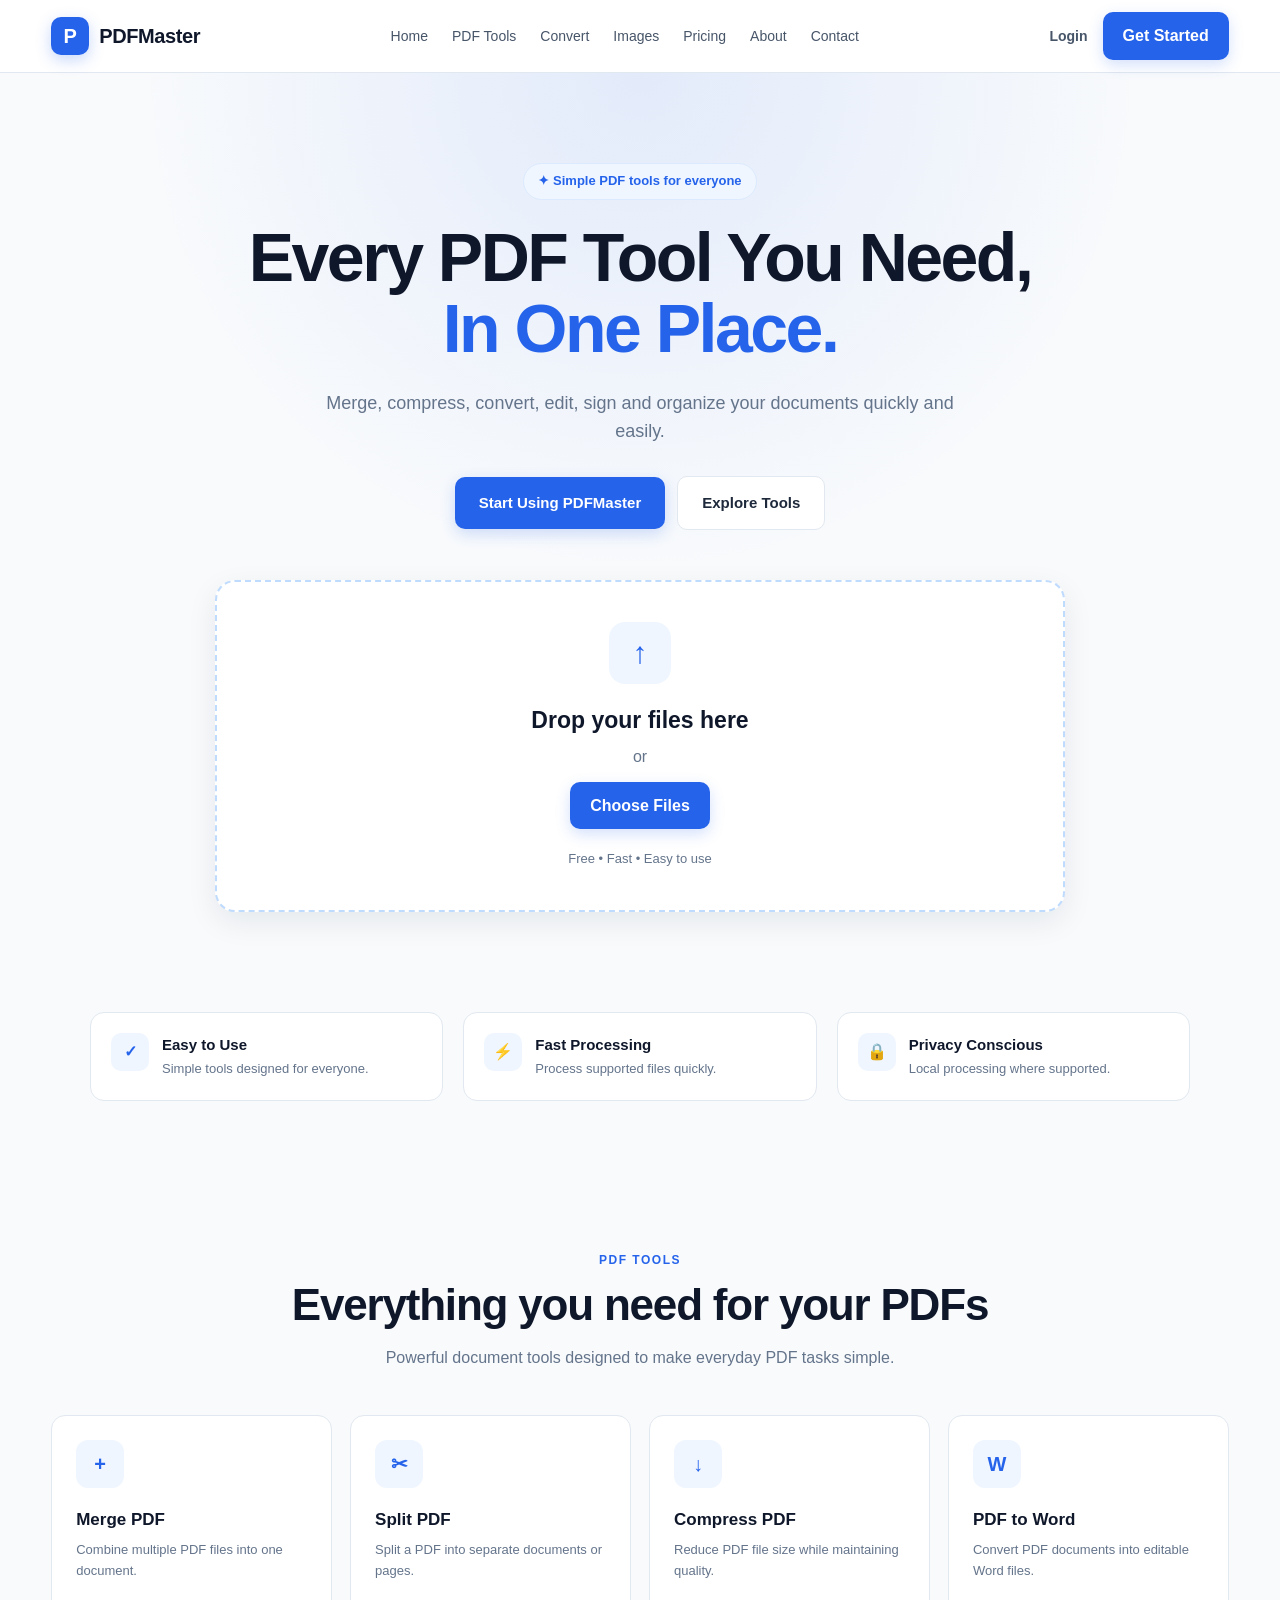
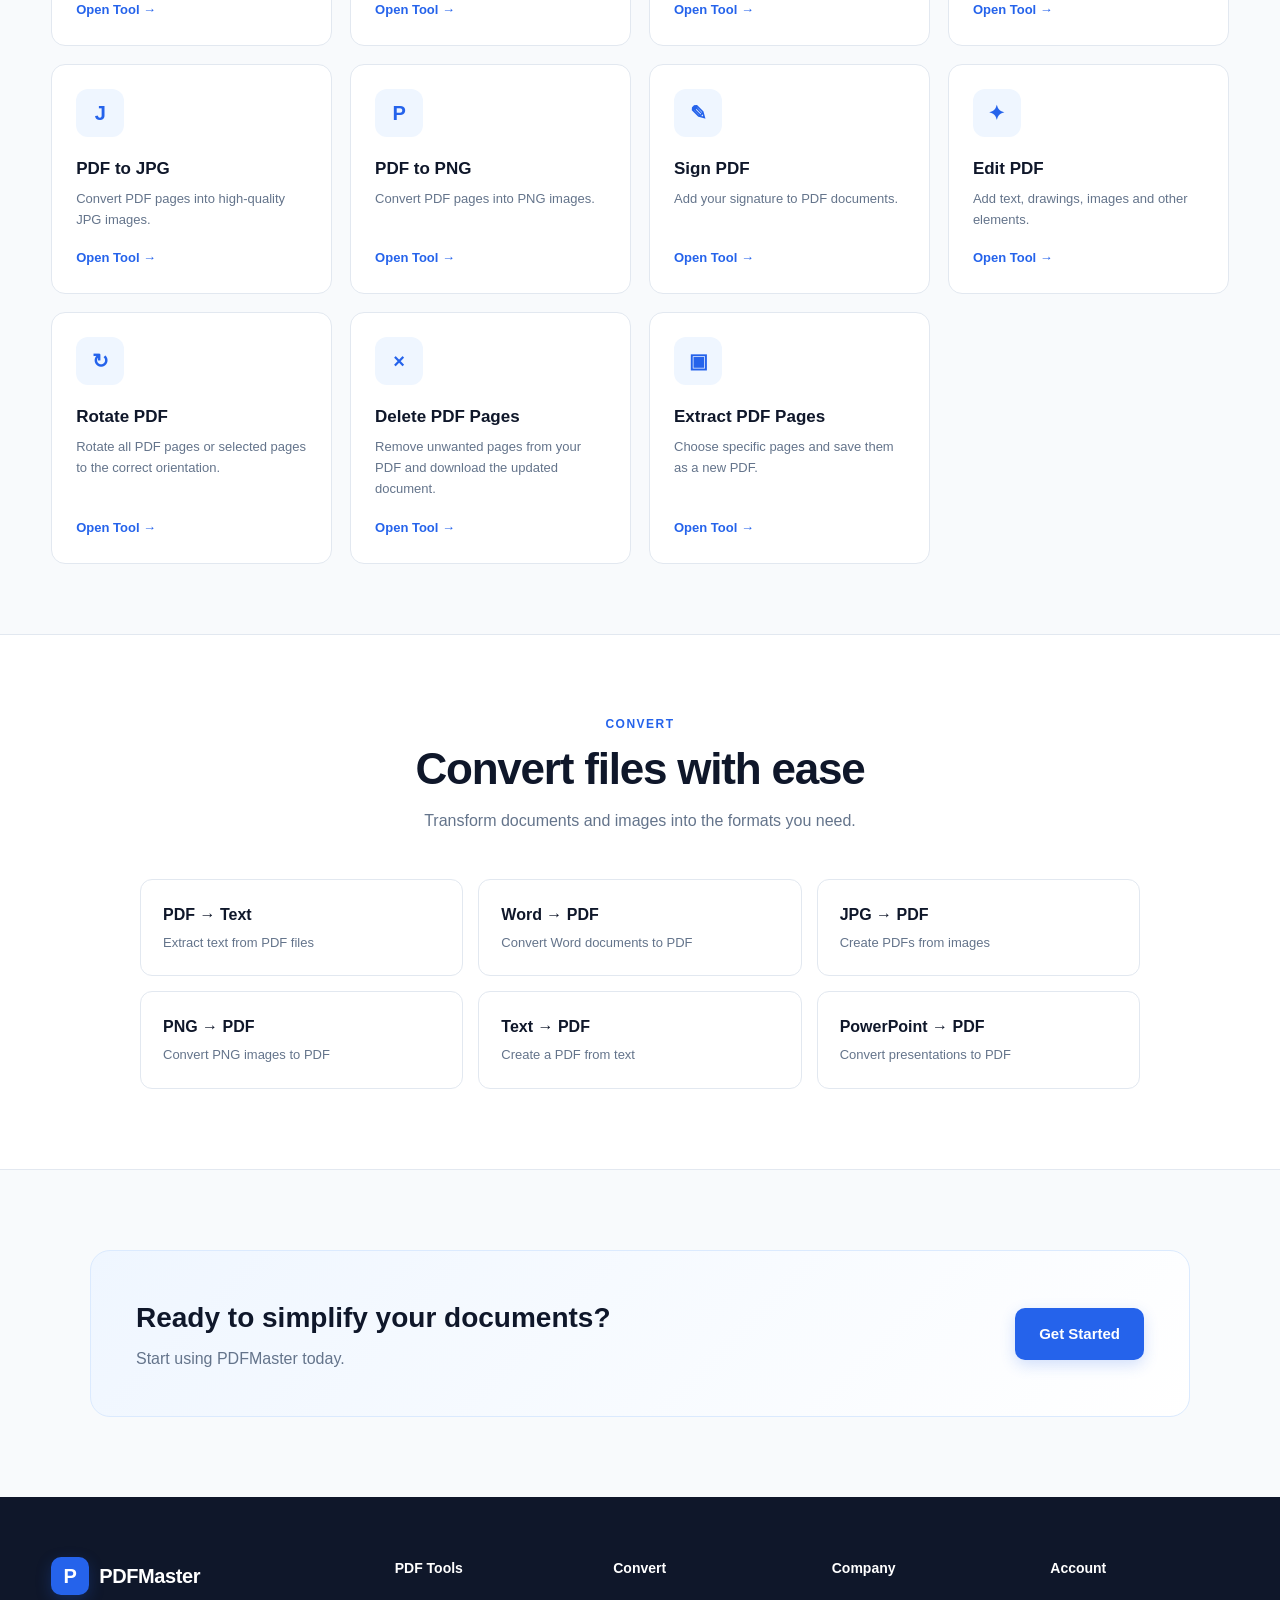
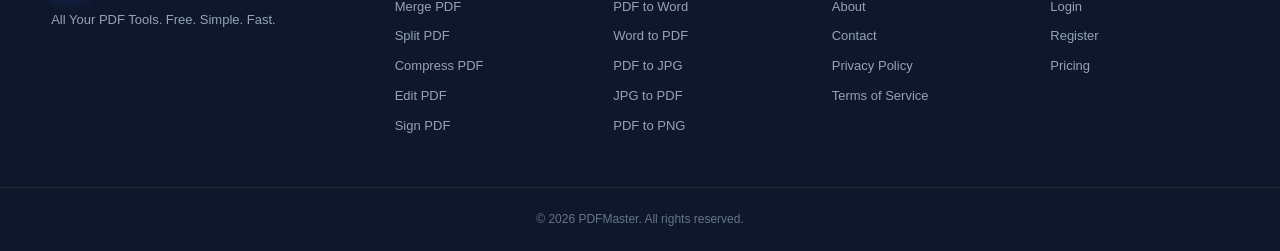
==== index.html @ a140b22f "pdfmaster" ====
<!DOCTYPE html>
<html lang="en">
<head>
    <meta charset="UTF-8">

    <meta name="viewport" content="width=device-width, initial-scale=1.0">

    <meta
        name="description"
        content="PDFMaster - All Your PDF Tools. Free. Simple. Fast. Merge, compress, convert, edit, sign and organize your documents online."
    >

    <meta
        name="keywords"
        content="PDF tools, merge PDF, compress PDF, PDF converter, PDF editor, sign PDF, PDFMaster"
    >

    <meta name="author" content="PDFMaster">

    <title>PDFMaster — All Your PDF Tools. Free. Simple. Fast.</title>

    <!-- Main stylesheet -->
    <link rel="stylesheet" href="css/style.css">

    <!-- Responsive stylesheet -->
    <link rel="stylesheet" href="css/responsive.css">
</head>

<body>

    <!-- =========================
         HEADER / NAVIGATION
    ========================== -->

    <header class="site-header">

        <nav class="navbar">

            <!-- Logo -->
            <a href="index.html" class="logo">
                <span class="logo-icon">P</span>
                <span class="logo-text">PDFMaster</span>
            </a>

            <!-- Desktop Navigation -->
            <div class="nav-links">

                <a href="index.html">Home</a>

                <a href="#tools">PDF Tools</a>

                <a href="#convert">Convert</a>

                <a href="#images">Images</a>

                <a href="pricing.html">Pricing</a>

                <a href="about.html">About</a>

                <a href="contact.html">Contact</a>

            </div>

            <!-- Navigation Buttons -->
            <div class="nav-actions">

                <a href="login.html" class="login-link">
                    Login
                </a>

                <a href="register.html" class="btn btn-primary">
                    Get Started
                </a>

            </div>

            <!-- Mobile Menu Button -->
            <button
                class="mobile-menu-button"
                id="mobileMenuButton"
                type="button"
                aria-label="Open navigation menu"
                aria-expanded="false"
            >
                ☰
            </button>

        </nav>

        <!-- Mobile Navigation -->
        <div class="mobile-nav" id="mobileNav">

            <a href="index.html">Home</a>

            <a href="#tools">PDF Tools</a>

            <a href="#convert">Convert</a>

            <a href="#images">Images</a>

            <a href="pricing.html">Pricing</a>

            <a href="about.html">About</a>

            <a href="contact.html">Contact</a>

            <a href="login.html">Login</a>

            <a href="register.html" class="btn btn-primary">
                Get Started
            </a>

        </div>

    </header>


    <!-- =========================
         MAIN CONTENT
    ========================== -->

    <main>

        <!-- =========================
             HERO SECTION
        ========================== -->

        <section class="hero">

            <div class="hero-content">

                <div class="hero-badge">
                    ✦ Simple PDF tools for everyone
                </div>

                <h1>
                    Every PDF Tool You Need,
                    <span>In One Place.</span>
                </h1>

                <p class="hero-description">
                    Merge, compress, convert, edit, sign and organize
                    your documents quickly and easily.
                </p>

                <div class="hero-buttons">

                    <a href="#upload" class="btn btn-primary btn-large">
                        Start Using PDFMaster
                    </a>

                    <a href="#tools" class="btn btn-secondary btn-large">
                        Explore Tools
                    </a>

                </div>

            </div>


            <!-- =========================
                 UPLOAD AREA
            ========================== -->

            <div class="upload-section" id="upload">

                <div
                    class="upload-box"
                    id="uploadBox"
                    tabindex="0"
                    role="button"
                    aria-label="Upload files"
                >

                    <div class="upload-icon">
                        ↑
                    </div>

                    <h2>
                        Drop your files here
                    </h2>

                    <p>
                        or
                    </p>

                    <button
                        class="btn btn-primary"
                        id="chooseFilesButton"
                        type="button"
                    >
                        Choose Files
                    </button>

                    <input
                        type="file"
                        id="fileInput"
                        hidden
                        multiple
                    >

                    <div class="upload-info">
                        Free • Fast • Easy to use
                    </div>

                </div>

            </div>

        </section>


        <!-- =========================
             TRUST / FEATURES
        ========================== -->

        <section class="features-section">

            <div class="feature-item">

                <div class="feature-icon">
                    ✓
                </div>

                <div>
                    <h3>Easy to Use</h3>
                    <p>
                        Simple tools designed for everyone.
                    </p>
                </div>

            </div>


            <div class="feature-item">

                <div class="feature-icon">
                    ⚡
                </div>

                <div>
                    <h3>Fast Processing</h3>
                    <p>
                        Process supported files quickly.
                    </p>
                </div>

            </div>


            <div class="feature-item">

                <div class="feature-icon">
                    🔒
                </div>

                <div>
                    <h3>Privacy Conscious</h3>
                    <p>
                        Local processing where supported.
                    </p>
                </div>

            </div>

        </section>


        <!-- =========================
             TOOLS SECTION
        ========================== -->

        <section class="tools-section" id="tools">

            <div class="section-heading">

                <div class="section-label">
                    PDF TOOLS
                </div>

                <h2>
                    Everything you need for your PDFs
                </h2>

                <p>
                    Powerful document tools designed to make
                    everyday PDF tasks simple.
                </p>

            </div>


            <div class="tools-grid">

                <!-- Merge -->
                <article class="tool-card">

                    <div class="tool-icon">
                        +
                    </div>

                    <h3>Merge PDF</h3>

                    <p>
                        Combine multiple PDF files into one document.
                    </p>

                    <a href="tools/merge-pdf.html">
                        Open Tool →
                    </a>

                </article>


                <!-- Split -->
                <article class="tool-card">

                    <div class="tool-icon">
                        ✂
                    </div>

                    <h3>Split PDF</h3>

                    <p>
                        Split a PDF into separate documents or pages.
                    </p>

                    <a href="tools/split-pdf.html">
                        Open Tool →
                    </a>

                </article>


                <!-- Compress -->
                <article class="tool-card">

                    <div class="tool-icon">
                        ↓
                    </div>

                    <h3>Compress PDF</h3>

                    <p>
                        Reduce PDF file size while maintaining quality.
                    </p>

                    <a href="tools/compress-pdf.html">
                        Open Tool →
                    </a>

                </article>


                <!-- PDF to Word -->
                <article class="tool-card">

                    <div class="tool-icon">
                        W
                    </div>

                    <h3>PDF to Word</h3>

                    <p>
                        Convert PDF documents into editable Word files.
                    </p>

                    <a href="tools/pdf-to-word.html">
                        Open Tool →
                    </a>

                </article>


                <!-- PDF to JPG -->
                <article class="tool-card">

                    <div class="tool-icon">
                        J
                    </div>

                    <h3>PDF to JPG</h3>

                    <p>
                        Convert PDF pages into high-quality JPG images.
                    </p>

                    <a href="tools/pdf-to-jpg.html">
                        Open Tool →
                    </a>

                </article>


                <!-- PDF to PNG -->
                <article class="tool-card">

                    <div class="tool-icon">
                        P
                    </div>

                    <h3>PDF to PNG</h3>

                    <p>
                        Convert PDF pages into PNG images.
                    </p>

                    <a href="tools/pdf-to-png.html">
                        Open Tool →
                    </a>

                </article>


                <!-- Sign PDF -->
                <article class="tool-card">

                    <div class="tool-icon">
                        ✎
                    </div>

                    <h3>Sign PDF</h3>

                    <p>
                        Add your signature to PDF documents.
                    </p>

                    <a href="tools/sign-pdf.html">
                        Open Tool →
                    </a>

                </article>


                <!-- Edit PDF -->
                <article class="tool-card">

                    <div class="tool-icon">
                        ✦
                    </div>

                    <h3>Edit PDF</h3>

                    <p>
                        Add text, drawings, images and other elements.
                    </p>

                    <a href="tools/edit-pdf.html">
                        Open Tool →
                    </a>

                </article><!-- Rotate PDF -->
<article class="tool-card">

    <div class="tool-icon">
        ↻
    </div>

    <h3>Rotate PDF</h3>

    <p>
        Rotate all PDF pages or selected pages to the correct orientation.
    </p>

    <a href="tools/rotate-pdf.html">
        Open Tool →
    </a>

</article>

<!-- Delete PDF Pages -->
<article class="tool-card">

    <div class="tool-icon">
        ×
    </div>

    <h3>Delete PDF Pages</h3>

    <p>
        Remove unwanted pages from your PDF and download the updated document.
    </p>

    <a href="tools/delete-pages.html">
        Open Tool →
    </a>

</article>

<!-- Extract PDF Pages -->
<article class="tool-card">
  <div class="tool-icon">▣</div>
  <h3>Extract PDF Pages</h3>
  <p>Choose specific pages and save them as a new PDF.</p>
  <a href="tools/extract-pages.html">Open Tool →</a>
</article>





            </div>

        </section>


        <!-- =========================
             CONVERT SECTION
        ========================== -->

        <section class="convert-section" id="convert">

            <div class="section-heading">

                <div class="section-label">
                    CONVERT
                </div>

                <h2>
                    Convert files with ease
                </h2>

                <p>
                    Transform documents and images into the formats
                    you need.
                </p>

            </div>


            <div class="conversion-grid">

                <a href="tools/pdf-to-text.html" class="conversion-card">
                    <strong>PDF → Text</strong>
                    <span>Extract text from PDF files</span>
                </a>

                <a href="tools/word-to-pdf.html" class="conversion-card">
                    <strong>Word → PDF</strong>
                    <span>Convert Word documents to PDF</span>
                </a>

                <a href="tools/jpg-to-pdf.html" class="conversion-card">
                    <strong>JPG → PDF</strong>
                    <span>Create PDFs from images</span>
                </a>

                <a href="tools/png-to-pdf.html" class="conversion-card">
                    <strong>PNG → PDF</strong>
                    <span>Convert PNG images to PDF</span>
                </a>

                <a href="tools/text-to-pdf.html" class="conversion-card">
                    <strong>Text → PDF</strong>
                    <span>Create a PDF from text</span>
                </a>

                <a href="tools/ppt-to-pdf.html" class="conversion-card">
                    <strong>PowerPoint → PDF</strong>
                    <span>Convert presentations to PDF</span>
                </a>

            </div>

        </section>


        <!-- =========================
             CALL TO ACTION
        ========================== -->

        <section class="cta-section">

            <div>

                <h2>
                    Ready to simplify your documents?
                </h2>

                <p>
                    Start using PDFMaster today.
                </p>

            </div>

            <a href="#upload" class="btn btn-primary btn-large">
                Get Started
            </a>

        </section>

    </main>


    <!-- =========================
         FOOTER
    ========================== -->

    <footer class="site-footer">

        <div class="footer-container">

            <div class="footer-brand">

                <a href="index.html" class="logo">
                    <span class="logo-icon">P</span>
                    <span class="logo-text">PDFMaster</span>
                </a>

                <p>
                    All Your PDF Tools. Free. Simple. Fast.
                </p>

            </div>


            <div class="footer-column">

                <h3>PDF Tools</h3>

                <a href="tools/merge-pdf.html">Merge PDF</a>
                <a href="tools/split-pdf.html">Split PDF</a>
                <a href="tools/compress-pdf.html">Compress PDF</a>
                <a href="tools/edit-pdf.html">Edit PDF</a>
                <a href="tools/sign-pdf.html">Sign PDF</a>

            </div>


            <div class="footer-column">

                <h3>Convert</h3>

                <a href="tools/pdf-to-word.html">PDF to Word</a>
                <a href="tools/word-to-pdf.html">Word to PDF</a>
                <a href="tools/pdf-to-jpg.html">PDF to JPG</a>
                <a href="tools/jpg-to-pdf.html">JPG to PDF</a>
                <a href="tools/pdf-to-png.html">PDF to PNG</a>

            </div>


            <div class="footer-column">

                <h3>Company</h3>

                <a href="about.html">About</a>
                <a href="contact.html">Contact</a>
                <a href="privacy.html">Privacy Policy</a>
                <a href="terms.html">Terms of Service</a>

            </div>


            <div class="footer-column">

                <h3>Account</h3>

                <a href="login.html">Login</a>
                <a href="register.html">Register</a>
                <a href="pricing.html">Pricing</a>

            </div>

        </div>


        <div class="footer-bottom">

            <p>
                © 2026 PDFMaster. All rights reserved.
            </p>

        </div>

    </footer>


    <!-- JavaScript -->
    <script src="js/app.js"></script>
    

</body>
</html>
---- css/style.css ----
/* =========================================
   PDFMASTER - MAIN STYLESHEET
========================================= */

:root {
    --primary: #2563eb;
    --primary-dark: #1d4ed8;
    --dark: #0f172a;
    --text: #1e293b;
    --muted: #64748b;
    --background: #f8fafc;
    --white: #ffffff;
    --border: #e2e8f0;
    --success: #16a34a;
    --shadow: 0 10px 30px rgba(15, 23, 42, 0.08);
    --radius: 14px;
}

/* =========================================
   RESET
========================================= */

* {
    margin: 0;
    padding: 0;
    box-sizing: border-box;
}

html {
    scroll-behavior: smooth;
}

body {
    font-family:
        Inter,
        -apple-system,
        BlinkMacSystemFont,
        "Segoe UI",
        Roboto,
        Arial,
        sans-serif;

    background: var(--background);
    color: var(--text);
    line-height: 1.6;
}

a {
    color: inherit;
    text-decoration: none;
}

button,
input,
textarea,
select {
    font: inherit;
}

button {
    cursor: pointer;
}

/* =========================================
   GENERAL
========================================= */

.container {
    width: min(1180px, 92%);
    margin: 0 auto;
}

.btn {
    display: inline-flex;
    align-items: center;
    justify-content: center;
    gap: 8px;

    border: none;
    border-radius: 10px;

    padding: 11px 20px;

    font-weight: 600;

    transition:
        transform 0.2s ease,
        background 0.2s ease,
        box-shadow 0.2s ease;
}

.btn:hover {
    transform: translateY(-2px);
}

.btn-primary {
    background: var(--primary);
    color: var(--white);

    box-shadow:
        0 5px 15px rgba(37, 99, 235, 0.2);
}

.btn-primary:hover {
    background: var(--primary-dark);

    box-shadow:
        0 8px 20px rgba(37, 99, 235, 0.28);
}

.btn-secondary {
    background: var(--white);
    color: var(--text);
    border: 1px solid var(--border);
}

.btn-secondary:hover {
    background: #f1f5f9;
}

.btn-large {
    padding: 14px 24px;
    font-size: 15px;
}

/* =========================================
   HEADER
========================================= */

.site-header {
    background: rgba(255, 255, 255, 0.96);

    border-bottom: 1px solid var(--border);

    position: sticky;
    top: 0;
    z-index: 1000;

    backdrop-filter: blur(10px);
}

.navbar {
    width: min(1180px, 92%);
    min-height: 72px;
    margin: 0 auto;

    display: flex;
    align-items: center;
    justify-content: space-between;

    gap: 30px;
}

.logo {
    display: inline-flex;
    align-items: center;
    gap: 10px;

    font-size: 20px;
    font-weight: 800;

    color: var(--dark);

    flex-shrink: 0;
}

.logo-icon {
    width: 38px;
    height: 38px;

    display: flex;
    align-items: center;
    justify-content: center;

    background: var(--primary);
    color: var(--white);

    border-radius: 10px;

    font-weight: 800;

    box-shadow:
        0 5px 15px rgba(37, 99, 235, 0.25);
}

.logo-text {
    letter-spacing: -0.4px;
}

.nav-links {
    display: flex;
    align-items: center;
    gap: 24px;

    font-size: 14px;
    color: #475569;
}

.nav-links a {
    transition: color 0.2s ease;
}

.nav-links a:hover {
    color: var(--primary);
}

.nav-actions {
    display: flex;
    align-items: center;
    gap: 15px;
}

.login-link {
    color: #475569;
    font-weight: 600;
    font-size: 14px;
}

.login-link:hover {
    color: var(--primary);
}

.mobile-menu-button,
.mobile-nav {
    display: none;
}

/* =========================================
   HERO
========================================= */

.hero {
    padding: 90px 20px 70px;

    text-align: center;

    background:
        radial-gradient(
            circle at 50% 0%,
            rgba(37, 99, 235, 0.10),
            transparent 45%
        ),
        var(--background);
}

.hero-content {
    max-width: 820px;
    margin: 0 auto;
}

.hero-badge {
    display: inline-flex;
    align-items: center;

    padding: 7px 14px;

    border-radius: 999px;

    background: #eff6ff;
    color: var(--primary);

    border: 1px solid #dbeafe;

    font-size: 13px;
    font-weight: 700;

    margin-bottom: 22px;
}

.hero h1 {
    color: var(--dark);

    font-size: clamp(40px, 6vw, 68px);

    line-height: 1.05;

    letter-spacing: -2.5px;

    font-weight: 800;

    margin-bottom: 24px;
}

.hero h1 span {
    color: var(--primary);
}

.hero-description {
    max-width: 650px;

    margin: 0 auto 30px;

    color: var(--muted);

    font-size: 18px;
}

.hero-buttons {
    display: flex;
    justify-content: center;
    align-items: center;

    gap: 12px;

    flex-wrap: wrap;
}

/* =========================================
   UPLOAD
========================================= */

.upload-section {
    max-width: 850px;

    margin: 50px auto 0;
}

.upload-box {
    min-height: 280px;

    display: flex;
    flex-direction: column;

    justify-content: center;
    align-items: center;

    padding: 40px;

    background: var(--white);

    border: 2px dashed #bfdbfe;

    border-radius: 20px;

    box-shadow: var(--shadow);

    transition:
        border-color 0.2s ease,
        background 0.2s ease,
        transform 0.2s ease;
}

.upload-box:hover,
.upload-box:focus {
    border-color: var(--primary);

    background: #fafdff;

    outline: none;

    transform: translateY(-2px);
}

.upload-icon {
    width: 62px;
    height: 62px;

    display: flex;
    align-items: center;
    justify-content: center;

    background: #eff6ff;

    color: var(--primary);

    border-radius: 16px;

    font-size: 30px;
    font-weight: 700;

    margin-bottom: 18px;
}

.upload-box h2 {
    font-size: 23px;

    color: var(--dark);

    margin-bottom: 5px;
}

.upload-box > p {
    color: var(--muted);

    margin-bottom: 12px;
}

.upload-info {
    margin-top: 20px;

    font-size: 13px;

    color: var(--muted);
}

/* =========================================
   FEATURES
========================================= */

.features-section {
    width: min(1100px, 92%);

    margin: 0 auto;

    padding: 30px 0 80px;

    display: grid;

    grid-template-columns:
        repeat(3, 1fr);

    gap: 20px;
}

.feature-item {
    display: flex;

    align-items: flex-start;

    gap: 13px;

    padding: 20px;

    background: var(--white);

    border: 1px solid var(--border);

    border-radius: var(--radius);
}

.feature-icon {
    width: 38px;
    height: 38px;

    display: flex;
    align-items: center;
    justify-content: center;

    flex-shrink: 0;

    background: #eff6ff;

    color: var(--primary);

    border-radius: 10px;

    font-weight: 700;
}

.feature-item h3 {
    font-size: 15px;

    margin-bottom: 2px;

    color: var(--dark);
}

.feature-item p {
    color: var(--muted);

    font-size: 13px;
}

/* =========================================
   SECTION HEADINGS
========================================= */

.section-heading {
    max-width: 700px;

    margin: 0 auto 45px;

    text-align: center;
}

.section-label {
    color: var(--primary);

    font-size: 12px;

    font-weight: 800;

    letter-spacing: 1.5px;

    margin-bottom: 10px;
}

.section-heading h2 {
    color: var(--dark);

    font-size: clamp(30px, 4vw, 44px);

    letter-spacing: -1.2px;

    line-height: 1.15;

    margin-bottom: 14px;
}

.section-heading p {
    color: var(--muted);

    font-size: 16px;
}

/* =========================================
   TOOLS
========================================= */

.tools-section {
    width: min(1180px, 92%);

    margin: 0 auto;

    padding: 70px 0;
}

.tools-grid {
    display: grid;

    grid-template-columns:
        repeat(4, 1fr);

    gap: 18px;
}

.tool-card {
    position: relative;

    background: var(--white);

    border: 1px solid var(--border);

    border-radius: var(--radius);

    padding: 24px;

    min-height: 220px;

    display: flex;
    flex-direction: column;

    transition:
        transform 0.25s ease,
        box-shadow 0.25s ease,
        border-color 0.25s ease;
}

.tool-card:hover {
    transform: translateY(-5px);

    border-color: #bfdbfe;

    box-shadow: var(--shadow);
}

.tool-icon {
    width: 48px;
    height: 48px;

    display: flex;
    align-items: center;
    justify-content: center;

    background: #eff6ff;

    color: var(--primary);

    border-radius: 12px;

    font-size: 20px;

    font-weight: 800;

    margin-bottom: 18px;
}

.tool-card h3 {
    color: var(--dark);

    font-size: 17px;

    margin-bottom: 7px;
}

.tool-card p {
    color: var(--muted);

    font-size: 13px;

    line-height: 1.6;

    margin-bottom: 18px;
}

.tool-card a {
    margin-top: auto;

    color: var(--primary);

    font-size: 13px;

    font-weight: 700;
}

.tool-card a:hover {
    color: var(--primary-dark);
}

/* =========================================
   CONVERSION SECTION
========================================= */

.convert-section {
    background: var(--white);

    border-top: 1px solid var(--border);
    border-bottom: 1px solid var(--border);

    padding: 80px 4%;
}

.conversion-grid {
    width: min(1000px, 100%);

    margin: 0 auto;

    display: grid;

    grid-template-columns:
        repeat(3, 1fr);

    gap: 15px;
}

.conversion-card {
    display: flex;
    flex-direction: column;

    padding: 22px;

    border: 1px solid var(--border);

    border-radius: 12px;

    transition:
        transform 0.2s ease,
        border-color 0.2s ease,
        box-shadow 0.2s ease;
}

.conversion-card:hover {
    transform: translateY(-3px);

    border-color: #bfdbfe;

    box-shadow: var(--shadow);
}

.conversion-card strong {
    color: var(--dark);

    margin-bottom: 5px;
}

.conversion-card span {
    color: var(--muted);

    font-size: 13px;
}

/* =========================================
   CTA
========================================= */

.cta-section {
    width: min(1100px, 92%);

    margin: 80px auto;

    padding: 45px;

    border-radius: 20px;

    background:
        linear-gradient(
            135deg,
            #eff6ff,
            #ffffff
        );

    border: 1px solid #dbeafe;

    display: flex;

    align-items: center;

    justify-content: space-between;

    gap: 30px;
}

.cta-section h2 {
    color: var(--dark);

    font-size: 28px;

    margin-bottom: 5px;
}

.cta-section p {
    color: var(--muted);
}

/* =========================================
   FOOTER
========================================= */

.site-footer {
    background: var(--dark);

    color: #cbd5e1;

    padding-top: 60px;
}

.footer-container {
    width: min(1180px, 92%);

    margin: 0 auto;

    display: grid;

    grid-template-columns:
        1.7fr
        repeat(4, 1fr);

    gap: 40px;

    padding-bottom: 50px;
}

.footer-brand .logo {
    color: var(--white);

    margin-bottom: 15px;
}

.footer-brand p {
    max-width: 250px;

    color: #94a3b8;

    font-size: 13px;
}

.footer-column {
    display: flex;

    flex-direction: column;

    gap: 9px;
}

.footer-column h3 {
    color: var(--white);

    font-size: 14px;

    margin-bottom: 8px;
}

.footer-column a {
    color: #94a3b8;

    font-size: 13px;

    transition: color 0.2s ease;
}

.footer-column a:hover {
    color: var(--white);
}

.footer-bottom {
    border-top: 1px solid rgba(255, 255, 255, 0.08);

    text-align: center;

    padding: 22px;

    color: #64748b;

    font-size: 12px;
}

/* =========================================
   FOCUS ACCESSIBILITY
========================================= */

a:focus-visible,
button:focus-visible,
input:focus-visible,
textarea:focus-visible,
select:focus-visible,
.upload-box:focus-visible {
    outline: 3px solid rgba(37, 99, 235, 0.35);

    outline-offset: 3px;
}
---- css/responsive.css ----
/* =========================================
   PDFMASTER - RESPONSIVE STYLES
========================================= */

/* Tablets and smaller laptops */
@media (max-width: 1000px) {

    .nav-links {
        gap: 15px;
    }

    .tools-grid {
        grid-template-columns: repeat(2, 1fr);
    }

    .conversion-grid {
        grid-template-columns: repeat(2, 1fr);
    }

    .footer-container {
        grid-template-columns: repeat(3, 1fr);
    }
}


/* Tablets */
@media (max-width: 800px) {

    .navbar {
        min-height: 66px;
    }

    .nav-links,
    .nav-actions {
        display: none;
    }

    .mobile-menu-button {
        display: flex;

        align-items: center;
        justify-content: center;

        width: 42px;
        height: 42px;

        border: 1px solid var(--border);

        border-radius: 10px;

        background: var(--white);

        color: var(--dark);

        font-size: 22px;
    }

    .mobile-nav {
        display: none;

        flex-direction: column;

        gap: 5px;

        padding: 15px 4% 20px;

        background: var(--white);

        border-top: 1px solid var(--border);
    }

    .mobile-nav.active {
        display: flex;
    }

    .mobile-nav a {
        padding: 12px 10px;

        border-radius: 8px;

        color: var(--text);

        font-weight: 600;

        font-size: 14px;
    }

    .mobile-nav a:hover {
        background: #f1f5f9;

        color: var(--primary);
    }

    .mobile-nav .btn {
        margin-top: 5px;

        color: var(--white);

        text-align: center;
    }

    .hero {
        padding-top: 65px;
    }

    .features-section {
        grid-template-columns: 1fr;
    }

    .cta-section {
        flex-direction: column;

        text-align: center;

        align-items: center;
    }

    .footer-container {
        grid-template-columns: repeat(2, 1fr);
    }

}


/* Mobile phones */
@media (max-width: 600px) {

    .hero {
        padding:
            55px 15px
            50px;
    }

    .hero h1 {
        font-size: 40px;

        letter-spacing: -1.5px;
    }

    .hero-description {
        font-size: 16px;
    }

    .hero-buttons {
        flex-direction: column;

        width: 100%;
    }

    .hero-buttons .btn {
        width: 100%;
    }

    .upload-section {
        margin-top: 35px;
    }

    .upload-box {
        min-height: 250px;

        padding: 25px 15px;
    }

    .upload-box h2 {
        font-size: 20px;
    }

    .tools-section {
        padding:
            50px 0;
    }

    .tools-grid {
        grid-template-columns: 1fr;
    }

    .conversion-grid {
        grid-template-columns: 1fr;
    }

    .convert-section {
        padding:
            55px 20px;
    }

    .cta-section {
        padding: 30px 20px;

        margin:
            55px auto;
    }

    .cta-section h2 {
        font-size: 24px;
    }

    .footer-container {
        grid-template-columns: 1fr 1fr;

        gap: 30px 20px;
    }

    .footer-brand {
        grid-column: 1 / -1;
    }

}


/* Small phones */
@media (max-width: 400px) {

    .logo-text {
        font-size: 18px;
    }

    .logo-icon {
        width: 34px;
        height: 34px;
    }

    .hero h1 {
        font-size: 34px;
    }

    .upload-box {
        padding:
            25px 10px;
    }

    .footer-container {
        grid-template-columns: 1fr;
    }

}
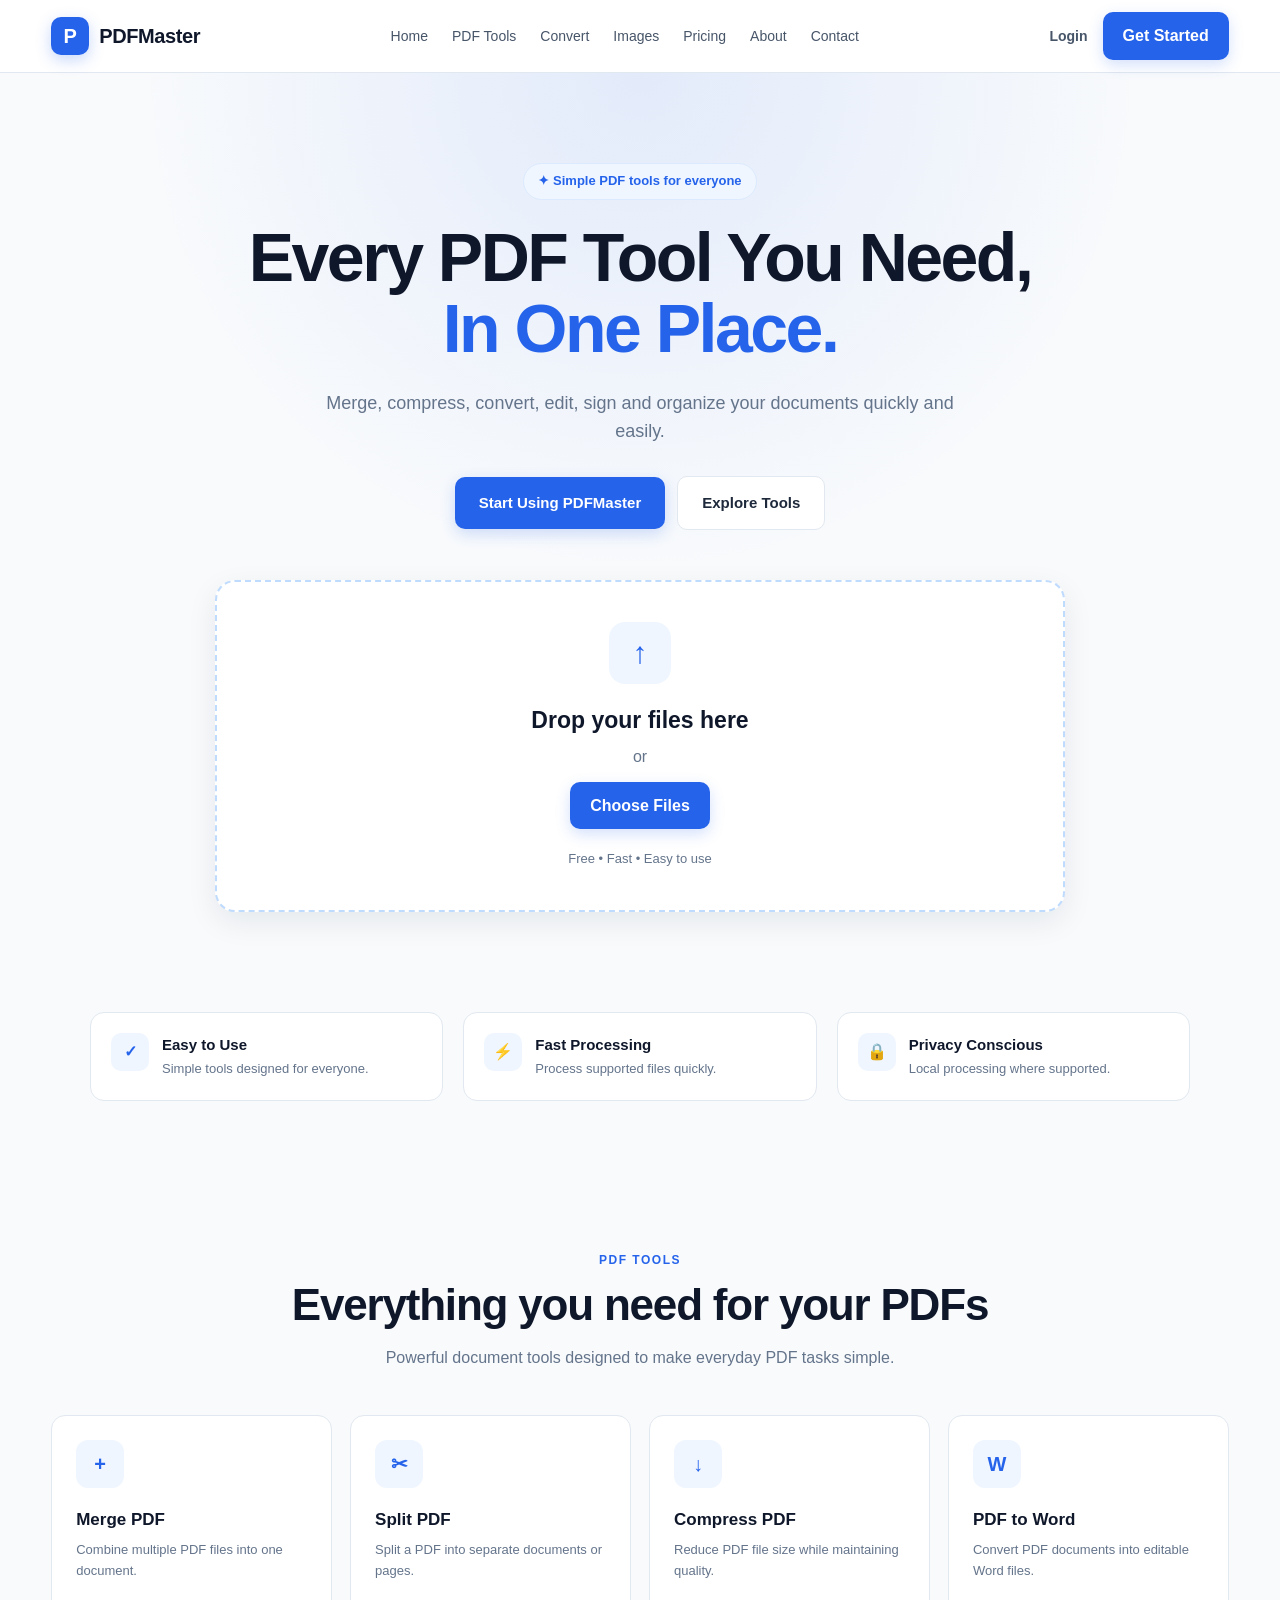
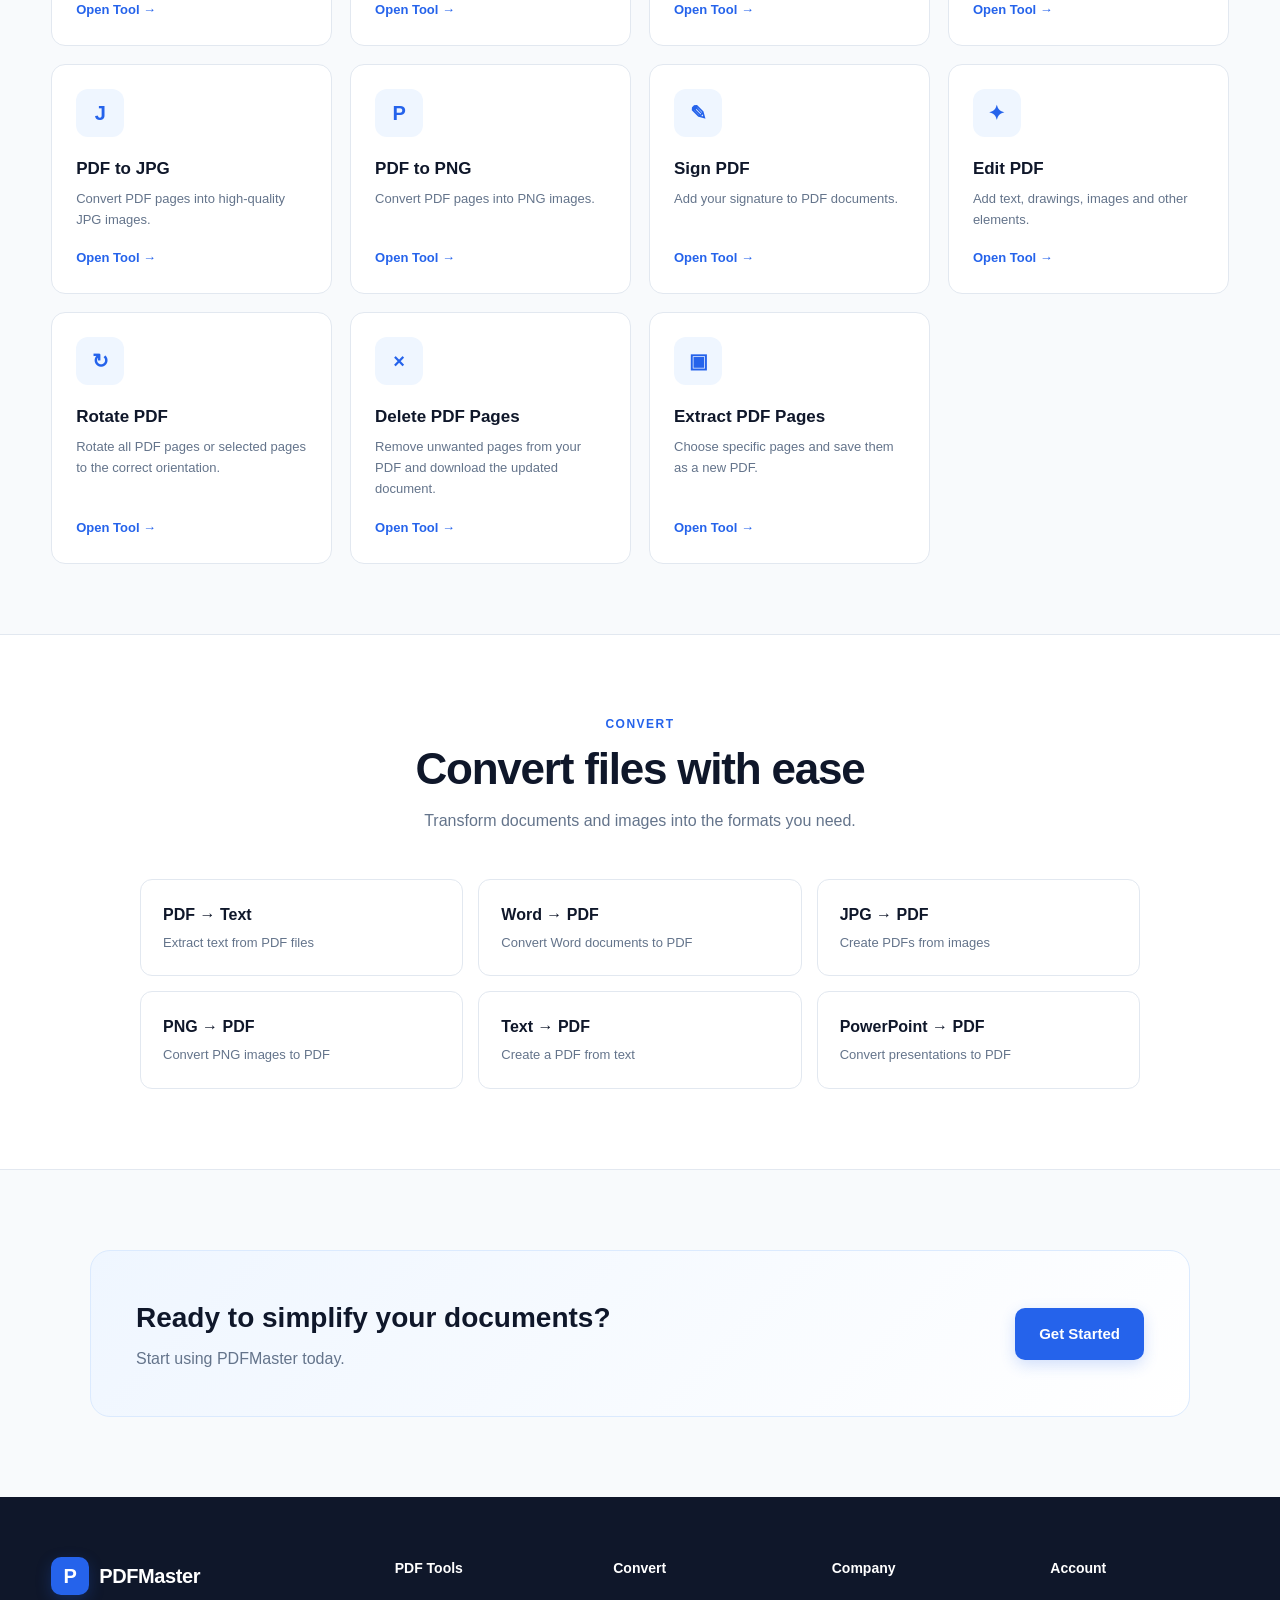
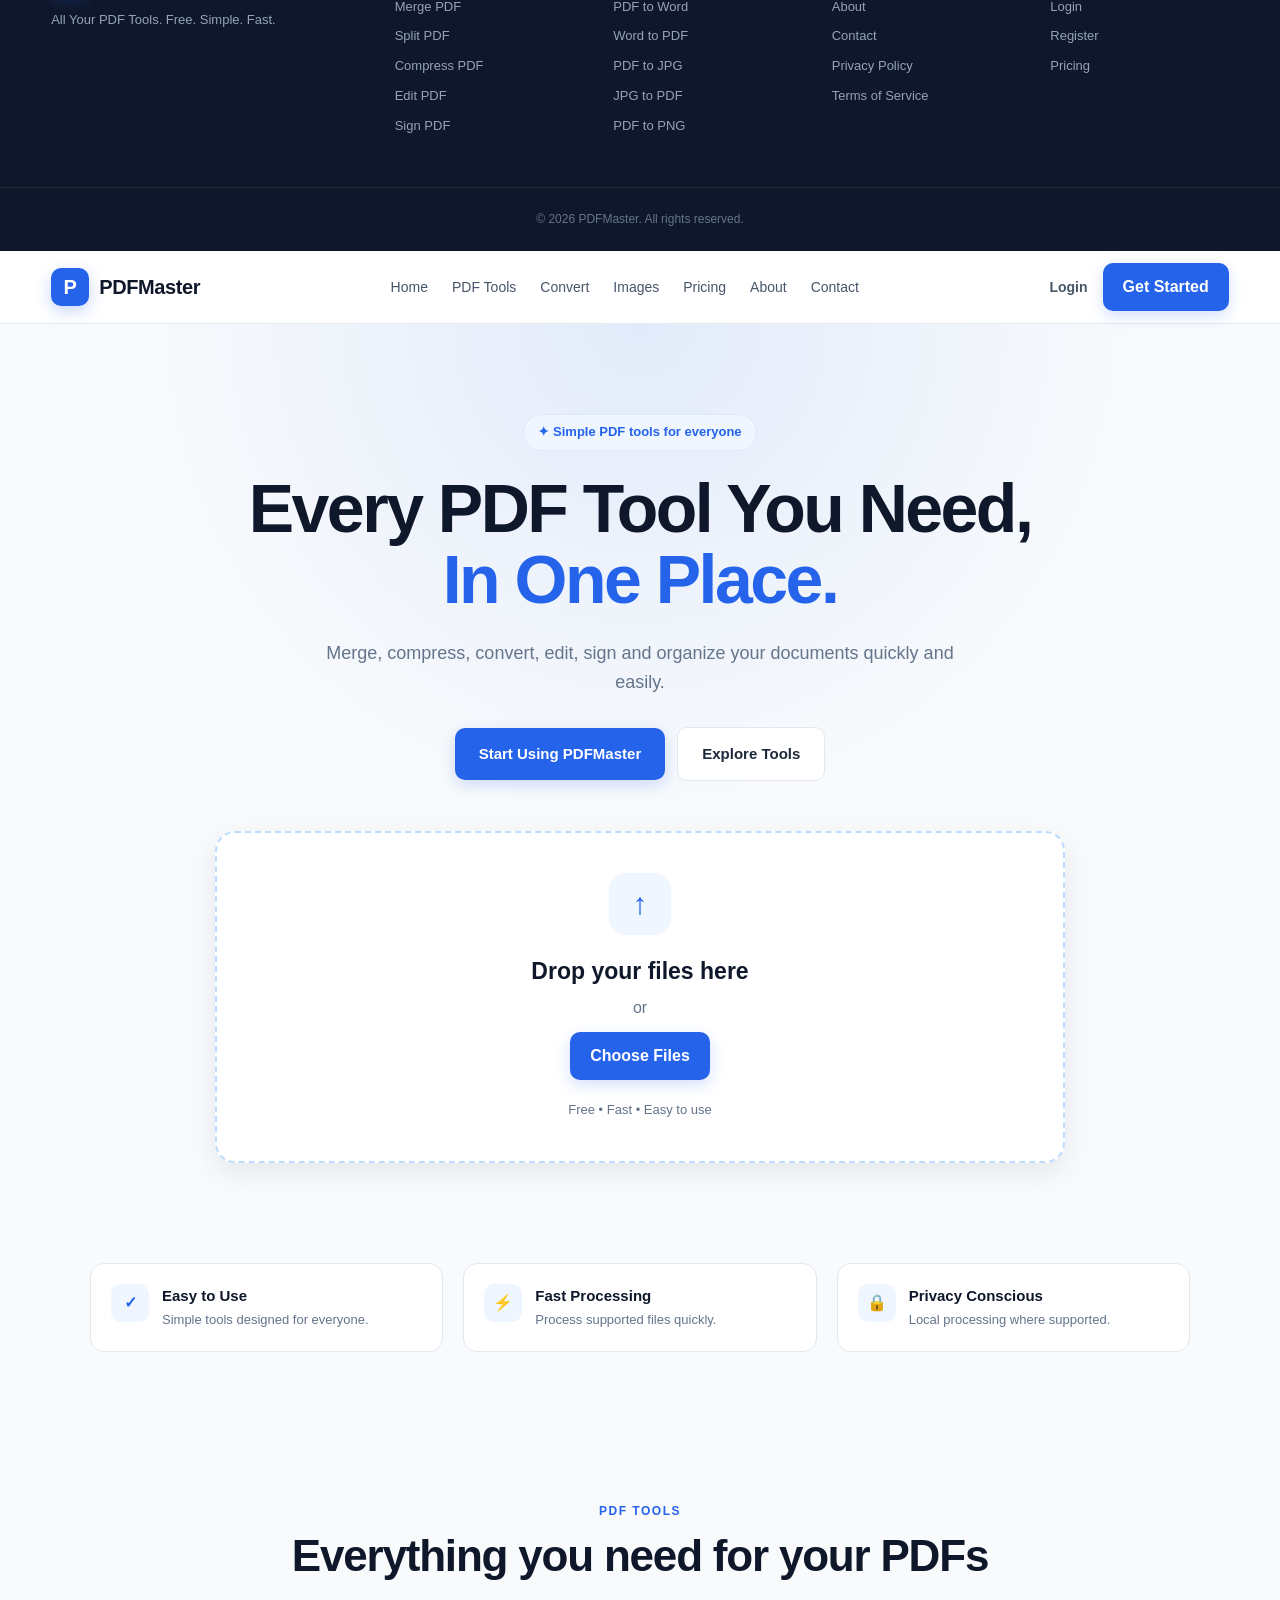
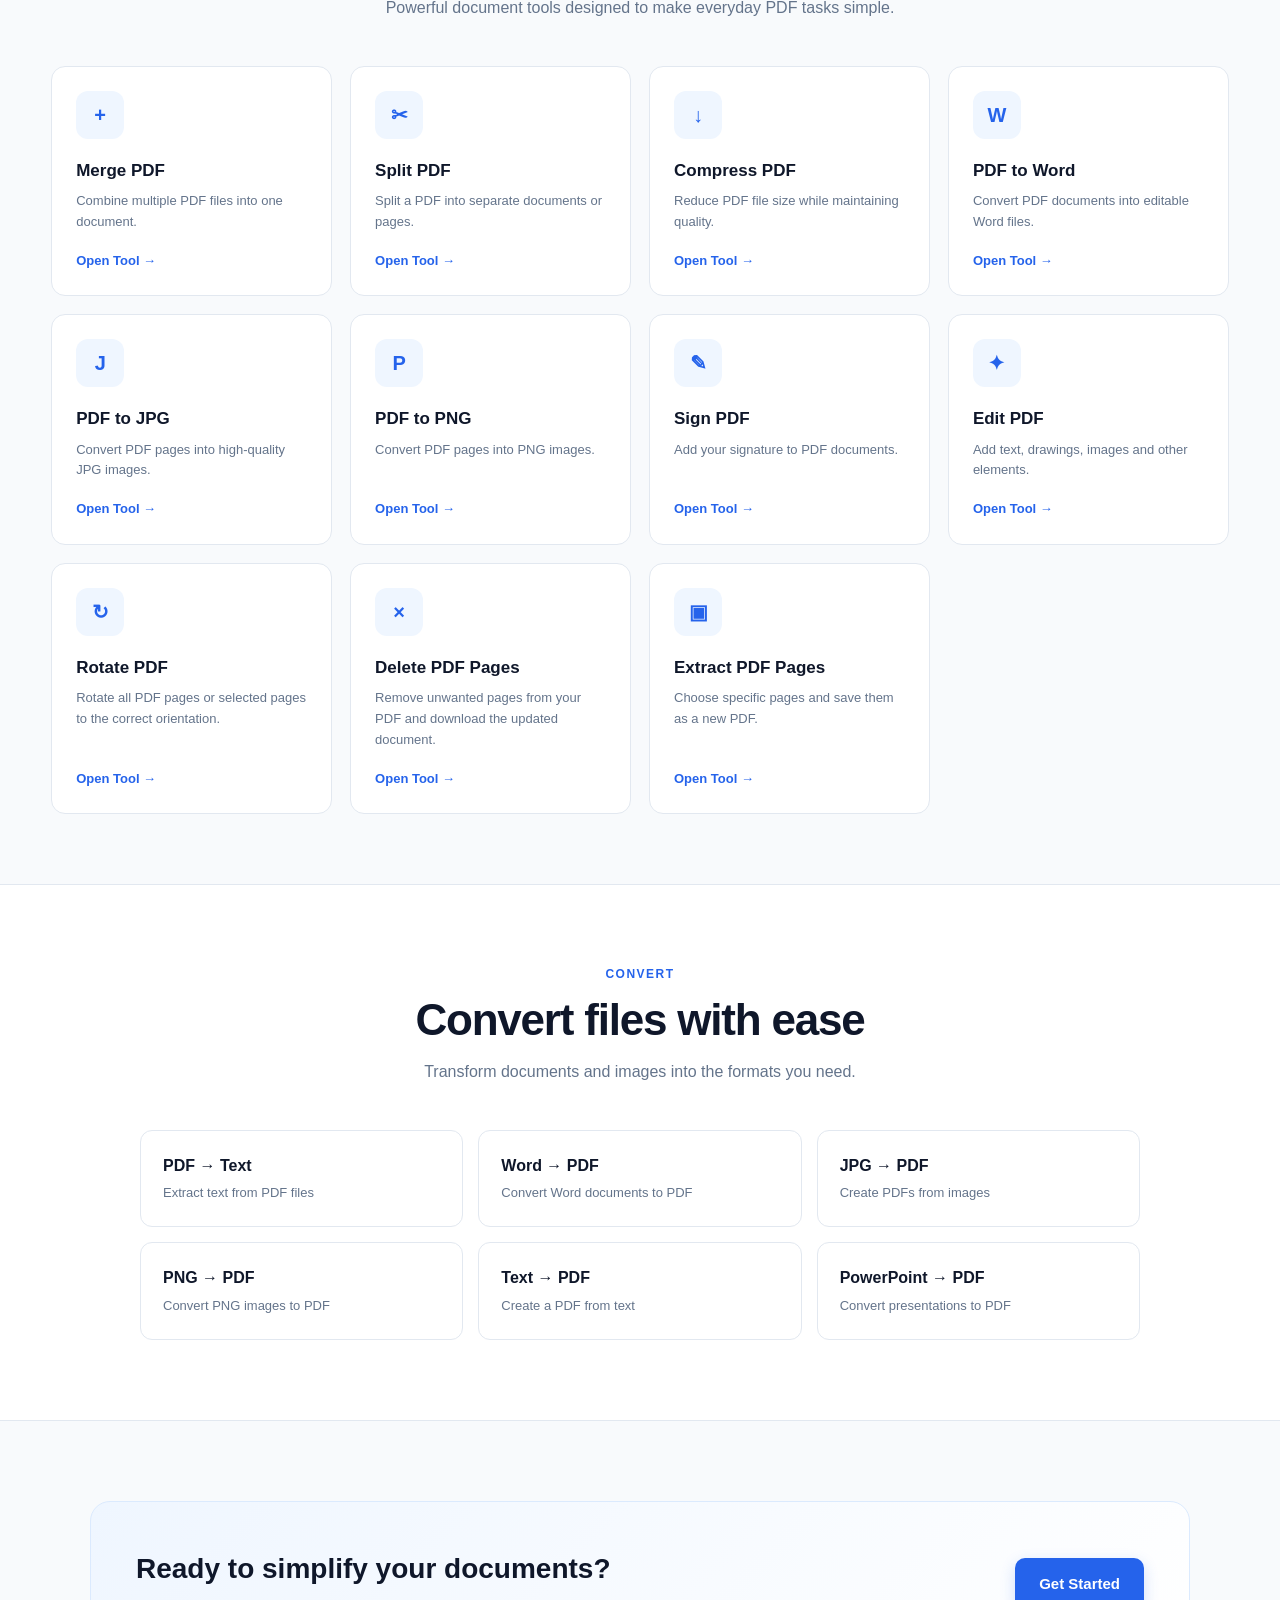
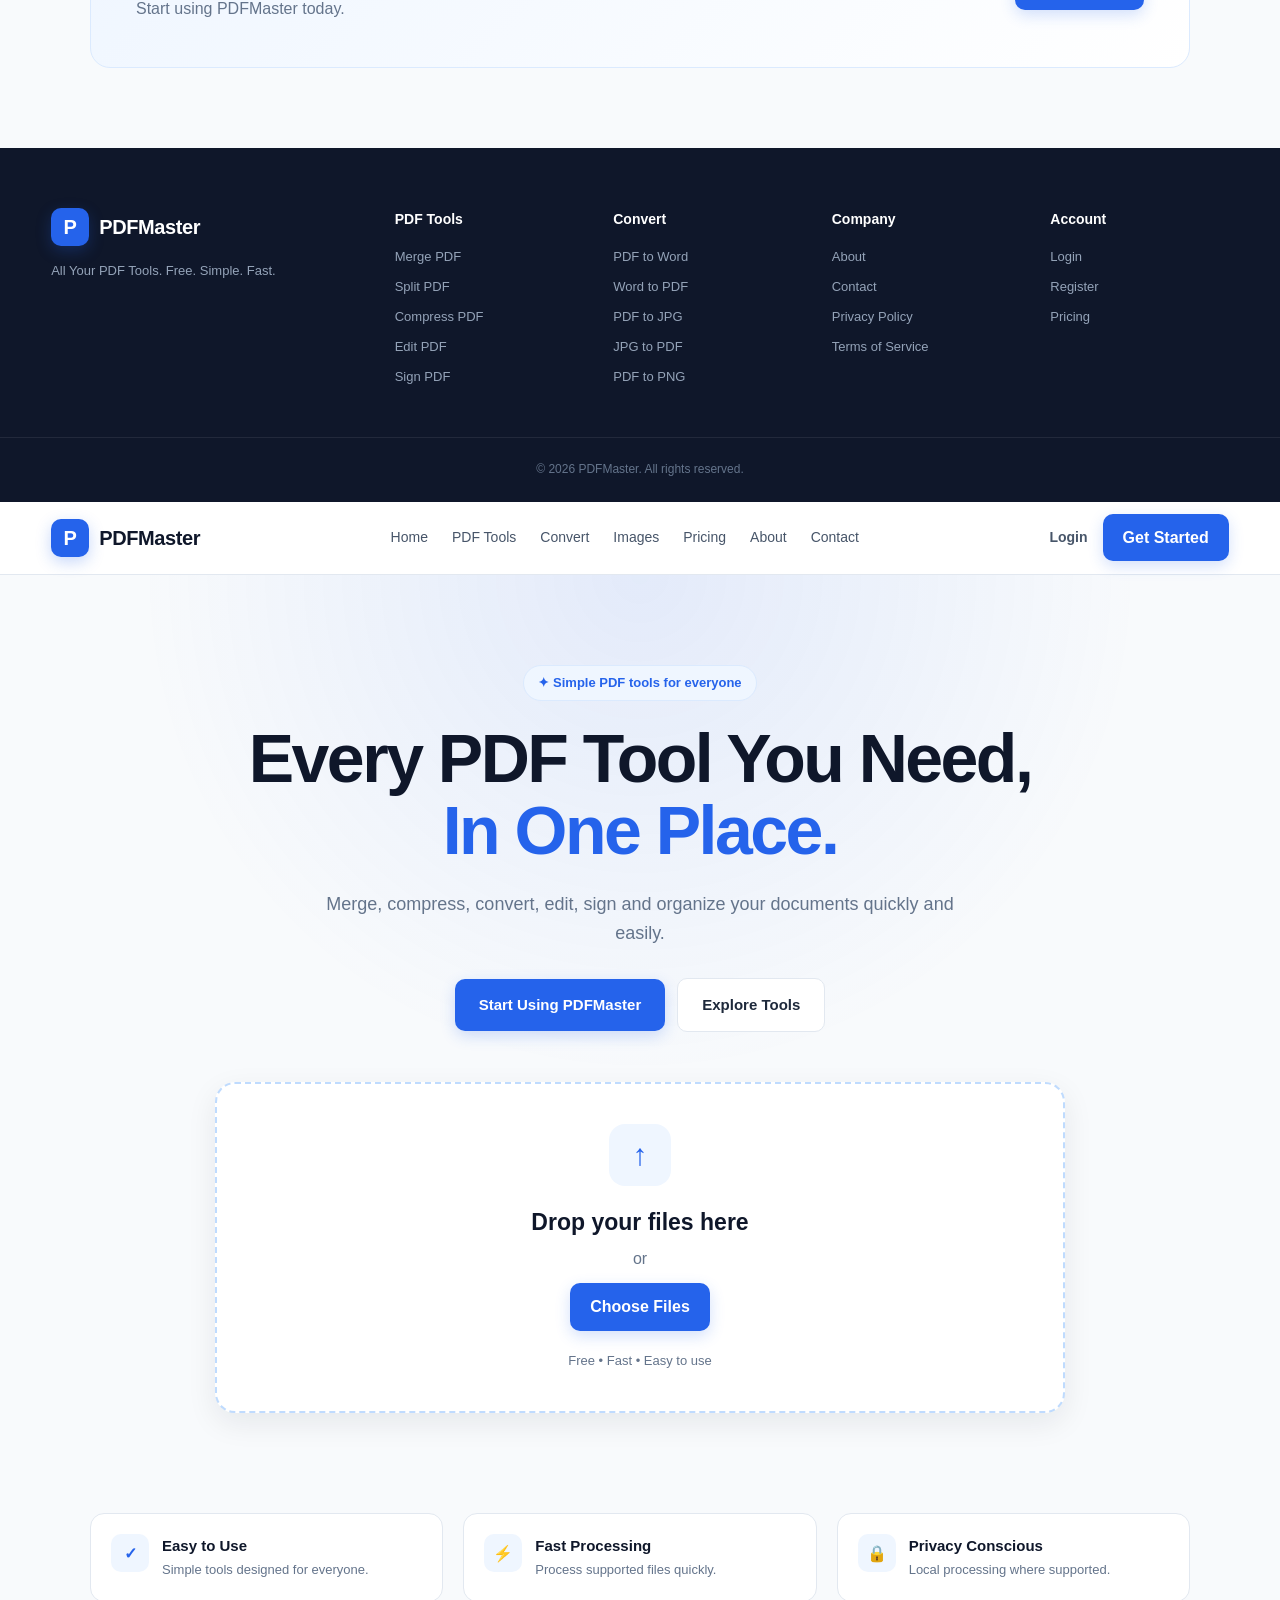
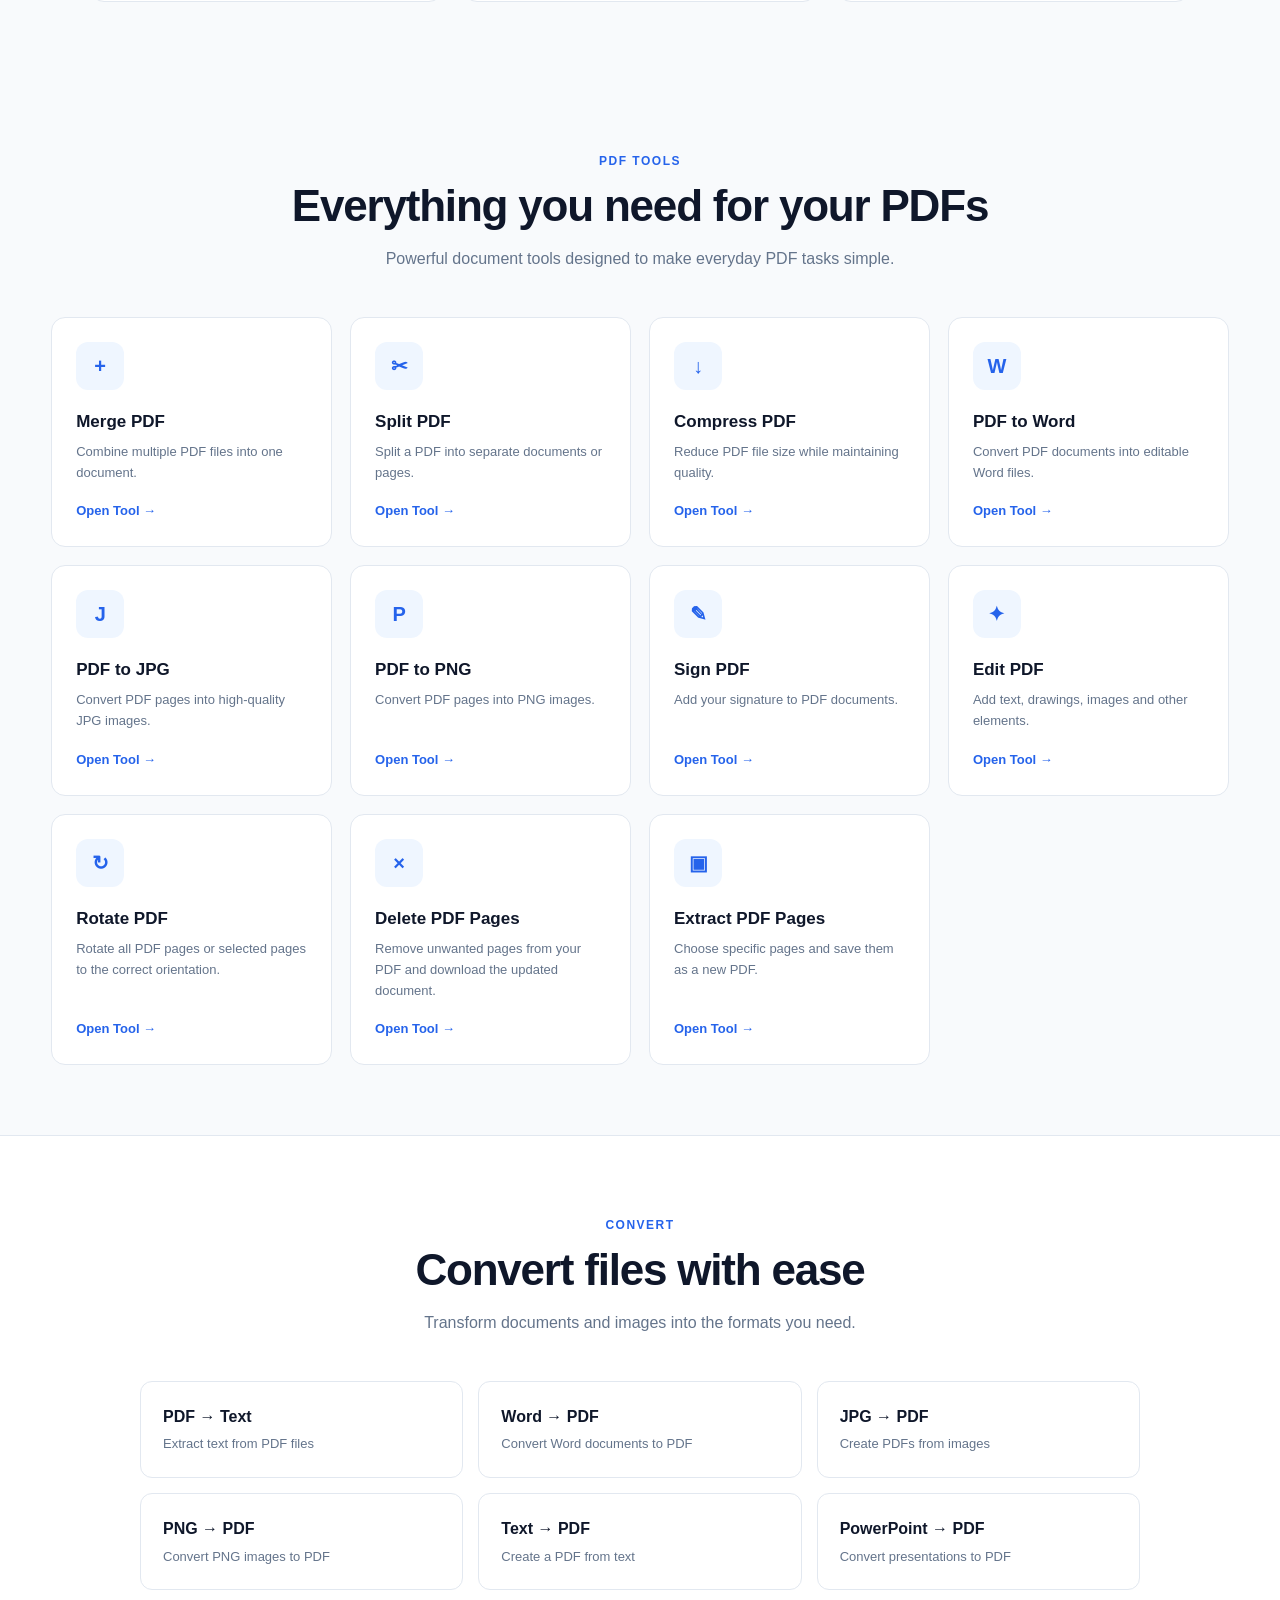
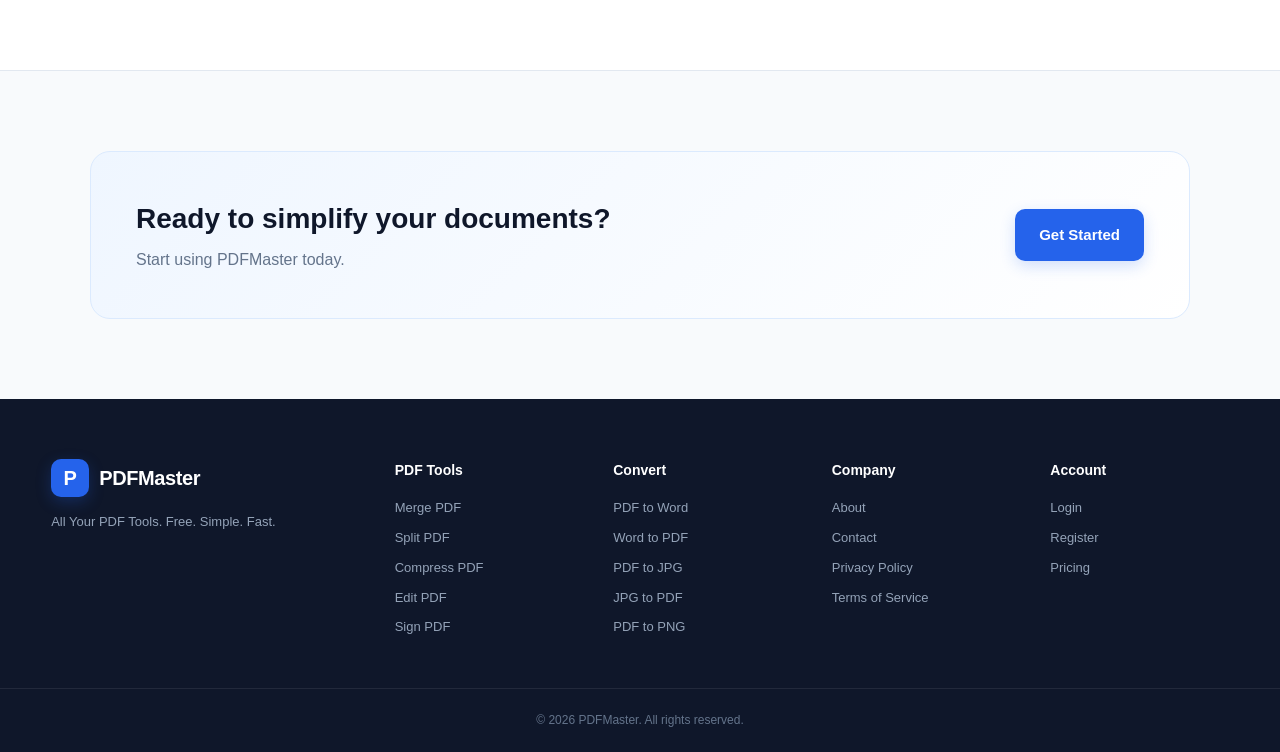
==== commit 34203548: "duplicated thrice" ====
--- a/index.html
+++ b/index.html
@@ -680,5 +680,1309 @@
     <script src="js/app.js"></script>
     
 
+    <!-- =========================
+         HEADER / NAVIGATION
+    ========================== -->
+
+    <header class="site-header">
+
+        <nav class="navbar">
+
+            <!-- Logo -->
+            <a href="index.html" class="logo">
+                <span class="logo-icon">P</span>
+                <span class="logo-text">PDFMaster</span>
+            </a>
+
+            <!-- Desktop Navigation -->
+            <div class="nav-links">
+
+                <a href="index.html">Home</a>
+
+                <a href="#tools">PDF Tools</a>
+
+                <a href="#convert">Convert</a>
+
+                <a href="#images">Images</a>
+
+                <a href="pricing.html">Pricing</a>
+
+                <a href="about.html">About</a>
+
+                <a href="contact.html">Contact</a>
+
+            </div>
+
+            <!-- Navigation Buttons -->
+            <div class="nav-actions">
+
+                <a href="login.html" class="login-link">
+                    Login
+                </a>
+
+                <a href="register.html" class="btn btn-primary">
+                    Get Started
+                </a>
+
+            </div>
+
+            <!-- Mobile Menu Button -->
+            <button
+                class="mobile-menu-button"
+                id="mobileMenuButton"
+                type="button"
+                aria-label="Open navigation menu"
+                aria-expanded="false"
+            >
+                ☰
+            </button>
+
+        </nav>
+
+        <!-- Mobile Navigation -->
+        <div class="mobile-nav" id="mobileNav">
+
+            <a href="index.html">Home</a>
+
+            <a href="#tools">PDF Tools</a>
+
+            <a href="#convert">Convert</a>
+
+            <a href="#images">Images</a>
+
+            <a href="pricing.html">Pricing</a>
+
+            <a href="about.html">About</a>
+
+            <a href="contact.html">Contact</a>
+
+            <a href="login.html">Login</a>
+
+            <a href="register.html" class="btn btn-primary">
+                Get Started
+            </a>
+
+        </div>
+
+    </header>
+
+
+    <!-- =========================
+         MAIN CONTENT
+    ========================== -->
+
+    <main>
+
+        <!-- =========================
+             HERO SECTION
+        ========================== -->
+
+        <section class="hero">
+
+            <div class="hero-content">
+
+                <div class="hero-badge">
+                    ✦ Simple PDF tools for everyone
+                </div>
+
+                <h1>
+                    Every PDF Tool You Need,
+                    <span>In One Place.</span>
+                </h1>
+
+                <p class="hero-description">
+                    Merge, compress, convert, edit, sign and organize
+                    your documents quickly and easily.
+                </p>
+
+                <div class="hero-buttons">
+
+                    <a href="#upload" class="btn btn-primary btn-large">
+                        Start Using PDFMaster
+                    </a>
+
+                    <a href="#tools" class="btn btn-secondary btn-large">
+                        Explore Tools
+                    </a>
+
+                </div>
+
+            </div>
+
+
+            <!-- =========================
+                 UPLOAD AREA
+            ========================== -->
+
+            <div class="upload-section" id="upload">
+
+                <div
+                    class="upload-box"
+                    id="uploadBox"
+                    tabindex="0"
+                    role="button"
+                    aria-label="Upload files"
+                >
+
+                    <div class="upload-icon">
+                        ↑
+                    </div>
+
+                    <h2>
+                        Drop your files here
+                    </h2>
+
+                    <p>
+                        or
+                    </p>
+
+                    <button
+                        class="btn btn-primary"
+                        id="chooseFilesButton"
+                        type="button"
+                    >
+                        Choose Files
+                    </button>
+
+                    <input
+                        type="file"
+                        id="fileInput"
+                        hidden
+                        multiple
+                    >
+
+                    <div class="upload-info">
+                        Free • Fast • Easy to use
+                    </div>
+
+                </div>
+
+            </div>
+
+        </section>
+
+
+        <!-- =========================
+             TRUST / FEATURES
+        ========================== -->
+
+        <section class="features-section">
+
+            <div class="feature-item">
+
+                <div class="feature-icon">
+                    ✓
+                </div>
+
+                <div>
+                    <h3>Easy to Use</h3>
+                    <p>
+                        Simple tools designed for everyone.
+                    </p>
+                </div>
+
+            </div>
+
+
+            <div class="feature-item">
+
+                <div class="feature-icon">
+                    ⚡
+                </div>
+
+                <div>
+                    <h3>Fast Processing</h3>
+                    <p>
+                        Process supported files quickly.
+                    </p>
+                </div>
+
+            </div>
+
+
+            <div class="feature-item">
+
+                <div class="feature-icon">
+                    🔒
+                </div>
+
+                <div>
+                    <h3>Privacy Conscious</h3>
+                    <p>
+                        Local processing where supported.
+                    </p>
+                </div>
+
+            </div>
+
+        </section>
+
+
+        <!-- =========================
+             TOOLS SECTION
+        ========================== -->
+
+        <section class="tools-section" id="tools">
+
+            <div class="section-heading">
+
+                <div class="section-label">
+                    PDF TOOLS
+                </div>
+
+                <h2>
+                    Everything you need for your PDFs
+                </h2>
+
+                <p>
+                    Powerful document tools designed to make
+                    everyday PDF tasks simple.
+                </p>
+
+            </div>
+
+
+            <div class="tools-grid">
+
+                <!-- Merge -->
+                <article class="tool-card">
+
+                    <div class="tool-icon">
+                        +
+                    </div>
+
+                    <h3>Merge PDF</h3>
+
+                    <p>
+                        Combine multiple PDF files into one document.
+                    </p>
+
+                    <a href="tools/merge-pdf.html">
+                        Open Tool →
+                    </a>
+
+                </article>
+
+
+                <!-- Split -->
+                <article class="tool-card">
+
+                    <div class="tool-icon">
+                        ✂
+                    </div>
+
+                    <h3>Split PDF</h3>
+
+                    <p>
+                        Split a PDF into separate documents or pages.
+                    </p>
+
+                    <a href="tools/split-pdf.html">
+                        Open Tool →
+                    </a>
+
+                </article>
+
+
+                <!-- Compress -->
+                <article class="tool-card">
+
+                    <div class="tool-icon">
+                        ↓
+                    </div>
+
+                    <h3>Compress PDF</h3>
+
+                    <p>
+                        Reduce PDF file size while maintaining quality.
+                    </p>
+
+                    <a href="tools/compress-pdf.html">
+                        Open Tool →
+                    </a>
+
+                </article>
+
+
+                <!-- PDF to Word -->
+                <article class="tool-card">
+
+                    <div class="tool-icon">
+                        W
+                    </div>
+
+                    <h3>PDF to Word</h3>
+
+                    <p>
+                        Convert PDF documents into editable Word files.
+                    </p>
+
+                    <a href="tools/pdf-to-word.html">
+                        Open Tool →
+                    </a>
+
+                </article>
+
+
+                <!-- PDF to JPG -->
+                <article class="tool-card">
+
+                    <div class="tool-icon">
+                        J
+                    </div>
+
+                    <h3>PDF to JPG</h3>
+
+                    <p>
+                        Convert PDF pages into high-quality JPG images.
+                    </p>
+
+                    <a href="tools/pdf-to-jpg.html">
+                        Open Tool →
+                    </a>
+
+                </article>
+
+
+                <!-- PDF to PNG -->
+                <article class="tool-card">
+
+                    <div class="tool-icon">
+                        P
+                    </div>
+
+                    <h3>PDF to PNG</h3>
+
+                    <p>
+                        Convert PDF pages into PNG images.
+                    </p>
+
+                    <a href="tools/pdf-to-png.html">
+                        Open Tool →
+                    </a>
+
+                </article>
+
+
+                <!-- Sign PDF -->
+                <article class="tool-card">
+
+                    <div class="tool-icon">
+                        ✎
+                    </div>
+
+                    <h3>Sign PDF</h3>
+
+                    <p>
+                        Add your signature to PDF documents.
+                    </p>
+
+                    <a href="tools/sign-pdf.html">
+                        Open Tool →
+                    </a>
+
+                </article>
+
+
+                <!-- Edit PDF -->
+                <article class="tool-card">
+
+                    <div class="tool-icon">
+                        ✦
+                    </div>
+
+                    <h3>Edit PDF</h3>
+
+                    <p>
+                        Add text, drawings, images and other elements.
+                    </p>
+
+                    <a href="tools/edit-pdf.html">
+                        Open Tool →
+                    </a>
+
+                </article><!-- Rotate PDF -->
+<article class="tool-card">
+
+    <div class="tool-icon">
+        ↻
+    </div>
+
+    <h3>Rotate PDF</h3>
+
+    <p>
+        Rotate all PDF pages or selected pages to the correct orientation.
+    </p>
+
+    <a href="tools/rotate-pdf.html">
+        Open Tool →
+    </a>
+
+</article>
+
+<!-- Delete PDF Pages -->
+<article class="tool-card">
+
+    <div class="tool-icon">
+        ×
+    </div>
+
+    <h3>Delete PDF Pages</h3>
+
+    <p>
+        Remove unwanted pages from your PDF and download the updated document.
+    </p>
+
+    <a href="tools/delete-pages.html">
+        Open Tool →
+    </a>
+
+</article>
+
+<!-- Extract PDF Pages -->
+<article class="tool-card">
+  <div class="tool-icon">▣</div>
+  <h3>Extract PDF Pages</h3>
+  <p>Choose specific pages and save them as a new PDF.</p>
+  <a href="tools/extract-pages.html">Open Tool →</a>
+</article>
+
+
+
+
+
+            </div>
+
+        </section>
+
+
+        <!-- =========================
+             CONVERT SECTION
+        ========================== -->
+
+        <section class="convert-section" id="convert">
+
+            <div class="section-heading">
+
+                <div class="section-label">
+                    CONVERT
+                </div>
+
+                <h2>
+                    Convert files with ease
+                </h2>
+
+                <p>
+                    Transform documents and images into the formats
+                    you need.
+                </p>
+
+            </div>
+
+
+            <div class="conversion-grid">
+
+                <a href="tools/pdf-to-text.html" class="conversion-card">
+                    <strong>PDF → Text</strong>
+                    <span>Extract text from PDF files</span>
+                </a>
+
+                <a href="tools/word-to-pdf.html" class="conversion-card">
+                    <strong>Word → PDF</strong>
+                    <span>Convert Word documents to PDF</span>
+                </a>
+
+                <a href="tools/jpg-to-pdf.html" class="conversion-card">
+                    <strong>JPG → PDF</strong>
+                    <span>Create PDFs from images</span>
+                </a>
+
+                <a href="tools/png-to-pdf.html" class="conversion-card">
+                    <strong>PNG → PDF</strong>
+                    <span>Convert PNG images to PDF</span>
+                </a>
+
+                <a href="tools/text-to-pdf.html" class="conversion-card">
+                    <strong>Text → PDF</strong>
+                    <span>Create a PDF from text</span>
+                </a>
+
+                <a href="tools/ppt-to-pdf.html" class="conversion-card">
+                    <strong>PowerPoint → PDF</strong>
+                    <span>Convert presentations to PDF</span>
+                </a>
+
+            </div>
+
+        </section>
+
+
+        <!-- =========================
+             CALL TO ACTION
+        ========================== -->
+
+        <section class="cta-section">
+
+            <div>
+
+                <h2>
+                    Ready to simplify your documents?
+                </h2>
+
+                <p>
+                    Start using PDFMaster today.
+                </p>
+
+            </div>
+
+            <a href="#upload" class="btn btn-primary btn-large">
+                Get Started
+            </a>
+
+        </section>
+
+    </main>
+
+
+    <!-- =========================
+         FOOTER
+    ========================== -->
+
+    <footer class="site-footer">
+
+        <div class="footer-container">
+
+            <div class="footer-brand">
+
+                <a href="index.html" class="logo">
+                    <span class="logo-icon">P</span>
+                    <span class="logo-text">PDFMaster</span>
+                </a>
+
+                <p>
+                    All Your PDF Tools. Free. Simple. Fast.
+                </p>
+
+            </div>
+
+
+            <div class="footer-column">
+
+                <h3>PDF Tools</h3>
+
+                <a href="tools/merge-pdf.html">Merge PDF</a>
+                <a href="tools/split-pdf.html">Split PDF</a>
+                <a href="tools/compress-pdf.html">Compress PDF</a>
+                <a href="tools/edit-pdf.html">Edit PDF</a>
+                <a href="tools/sign-pdf.html">Sign PDF</a>
+
+            </div>
+
+
+            <div class="footer-column">
+
+                <h3>Convert</h3>
+
+                <a href="tools/pdf-to-word.html">PDF to Word</a>
+                <a href="tools/word-to-pdf.html">Word to PDF</a>
+                <a href="tools/pdf-to-jpg.html">PDF to JPG</a>
+                <a href="tools/jpg-to-pdf.html">JPG to PDF</a>
+                <a href="tools/pdf-to-png.html">PDF to PNG</a>
+
+            </div>
+
+
+            <div class="footer-column">
+
+                <h3>Company</h3>
+
+                <a href="about.html">About</a>
+                <a href="contact.html">Contact</a>
+                <a href="privacy.html">Privacy Policy</a>
+                <a href="terms.html">Terms of Service</a>
+
+            </div>
+
+
+            <div class="footer-column">
+
+                <h3>Account</h3>
+
+                <a href="login.html">Login</a>
+                <a href="register.html">Register</a>
+                <a href="pricing.html">Pricing</a>
+
+            </div>
+
+        </div>
+
+
+        <div class="footer-bottom">
+
+            <p>
+                © 2026 PDFMaster. All rights reserved.
+            </p>
+
+        </div>
+
+    </footer>
+
+
+    <!-- JavaScript -->
+    <script src="js/app.js"></script>
+    
+
+    <!-- =========================
+         HEADER / NAVIGATION
+    ========================== -->
+
+    <header class="site-header">
+
+        <nav class="navbar">
+
+            <!-- Logo -->
+            <a href="index.html" class="logo">
+                <span class="logo-icon">P</span>
+                <span class="logo-text">PDFMaster</span>
+            </a>
+
+            <!-- Desktop Navigation -->
+            <div class="nav-links">
+
+                <a href="index.html">Home</a>
+
+                <a href="#tools">PDF Tools</a>
+
+                <a href="#convert">Convert</a>
+
+                <a href="#images">Images</a>
+
+                <a href="pricing.html">Pricing</a>
+
+                <a href="about.html">About</a>
+
+                <a href="contact.html">Contact</a>
+
+            </div>
+
+            <!-- Navigation Buttons -->
+            <div class="nav-actions">
+
+                <a href="login.html" class="login-link">
+                    Login
+                </a>
+
+                <a href="register.html" class="btn btn-primary">
+                    Get Started
+                </a>
+
+            </div>
+
+            <!-- Mobile Menu Button -->
+            <button
+                class="mobile-menu-button"
+                id="mobileMenuButton"
+                type="button"
+                aria-label="Open navigation menu"
+                aria-expanded="false"
+            >
+                ☰
+            </button>
+
+        </nav>
+
+        <!-- Mobile Navigation -->
+        <div class="mobile-nav" id="mobileNav">
+
+            <a href="index.html">Home</a>
+
+            <a href="#tools">PDF Tools</a>
+
+            <a href="#convert">Convert</a>
+
+            <a href="#images">Images</a>
+
+            <a href="pricing.html">Pricing</a>
+
+            <a href="about.html">About</a>
+
+            <a href="contact.html">Contact</a>
+
+            <a href="login.html">Login</a>
+
+            <a href="register.html" class="btn btn-primary">
+                Get Started
+            </a>
+
+        </div>
+
+    </header>
+
+
+    <!-- =========================
+         MAIN CONTENT
+    ========================== -->
+
+    <main>
+
+        <!-- =========================
+             HERO SECTION
+        ========================== -->
+
+        <section class="hero">
+
+            <div class="hero-content">
+
+                <div class="hero-badge">
+                    ✦ Simple PDF tools for everyone
+                </div>
+
+                <h1>
+                    Every PDF Tool You Need,
+                    <span>In One Place.</span>
+                </h1>
+
+                <p class="hero-description">
+                    Merge, compress, convert, edit, sign and organize
+                    your documents quickly and easily.
+                </p>
+
+                <div class="hero-buttons">
+
+                    <a href="#upload" class="btn btn-primary btn-large">
+                        Start Using PDFMaster
+                    </a>
+
+                    <a href="#tools" class="btn btn-secondary btn-large">
+                        Explore Tools
+                    </a>
+
+                </div>
+
+            </div>
+
+
+            <!-- =========================
+                 UPLOAD AREA
+            ========================== -->
+
+            <div class="upload-section" id="upload">
+
+                <div
+                    class="upload-box"
+                    id="uploadBox"
+                    tabindex="0"
+                    role="button"
+                    aria-label="Upload files"
+                >
+
+                    <div class="upload-icon">
+                        ↑
+                    </div>
+
+                    <h2>
+                        Drop your files here
+                    </h2>
+
+                    <p>
+                        or
+                    </p>
+
+                    <button
+                        class="btn btn-primary"
+                        id="chooseFilesButton"
+                        type="button"
+                    >
+                        Choose Files
+                    </button>
+
+                    <input
+                        type="file"
+                        id="fileInput"
+                        hidden
+                        multiple
+                    >
+
+                    <div class="upload-info">
+                        Free • Fast • Easy to use
+                    </div>
+
+                </div>
+
+            </div>
+
+        </section>
+
+
+        <!-- =========================
+             TRUST / FEATURES
+        ========================== -->
+
+        <section class="features-section">
+
+            <div class="feature-item">
+
+                <div class="feature-icon">
+                    ✓
+                </div>
+
+                <div>
+                    <h3>Easy to Use</h3>
+                    <p>
+                        Simple tools designed for everyone.
+                    </p>
+                </div>
+
+            </div>
+
+
+            <div class="feature-item">
+
+                <div class="feature-icon">
+                    ⚡
+                </div>
+
+                <div>
+                    <h3>Fast Processing</h3>
+                    <p>
+                        Process supported files quickly.
+                    </p>
+                </div>
+
+            </div>
+
+
+            <div class="feature-item">
+
+                <div class="feature-icon">
+                    🔒
+                </div>
+
+                <div>
+                    <h3>Privacy Conscious</h3>
+                    <p>
+                        Local processing where supported.
+                    </p>
+                </div>
+
+            </div>
+
+        </section>
+
+
+        <!-- =========================
+             TOOLS SECTION
+        ========================== -->
+
+        <section class="tools-section" id="tools">
+
+            <div class="section-heading">
+
+                <div class="section-label">
+                    PDF TOOLS
+                </div>
+
+                <h2>
+                    Everything you need for your PDFs
+                </h2>
+
+                <p>
+                    Powerful document tools designed to make
+                    everyday PDF tasks simple.
+                </p>
+
+            </div>
+
+
+            <div class="tools-grid">
+
+                <!-- Merge -->
+                <article class="tool-card">
+
+                    <div class="tool-icon">
+                        +
+                    </div>
+
+                    <h3>Merge PDF</h3>
+
+                    <p>
+                        Combine multiple PDF files into one document.
+                    </p>
+
+                    <a href="tools/merge-pdf.html">
+                        Open Tool →
+                    </a>
+
+                </article>
+
+
+                <!-- Split -->
+                <article class="tool-card">
+
+                    <div class="tool-icon">
+                        ✂
+                    </div>
+
+                    <h3>Split PDF</h3>
+
+                    <p>
+                        Split a PDF into separate documents or pages.
+                    </p>
+
+                    <a href="tools/split-pdf.html">
+                        Open Tool →
+                    </a>
+
+                </article>
+
+
+                <!-- Compress -->
+                <article class="tool-card">
+
+                    <div class="tool-icon">
+                        ↓
+                    </div>
+
+                    <h3>Compress PDF</h3>
+
+                    <p>
+                        Reduce PDF file size while maintaining quality.
+                    </p>
+
+                    <a href="tools/compress-pdf.html">
+                        Open Tool →
+                    </a>
+
+                </article>
+
+
+                <!-- PDF to Word -->
+                <article class="tool-card">
+
+                    <div class="tool-icon">
+                        W
+                    </div>
+
+                    <h3>PDF to Word</h3>
+
+                    <p>
+                        Convert PDF documents into editable Word files.
+                    </p>
+
+                    <a href="tools/pdf-to-word.html">
+                        Open Tool →
+                    </a>
+
+                </article>
+
+
+                <!-- PDF to JPG -->
+                <article class="tool-card">
+
+                    <div class="tool-icon">
+                        J
+                    </div>
+
+                    <h3>PDF to JPG</h3>
+
+                    <p>
+                        Convert PDF pages into high-quality JPG images.
+                    </p>
+
+                    <a href="tools/pdf-to-jpg.html">
+                        Open Tool →
+                    </a>
+
+                </article>
+
+
+                <!-- PDF to PNG -->
+                <article class="tool-card">
+
+                    <div class="tool-icon">
+                        P
+                    </div>
+
+                    <h3>PDF to PNG</h3>
+
+                    <p>
+                        Convert PDF pages into PNG images.
+                    </p>
+
+                    <a href="tools/pdf-to-png.html">
+                        Open Tool →
+                    </a>
+
+                </article>
+
+
+                <!-- Sign PDF -->
+                <article class="tool-card">
+
+                    <div class="tool-icon">
+                        ✎
+                    </div>
+
+                    <h3>Sign PDF</h3>
+
+                    <p>
+                        Add your signature to PDF documents.
+                    </p>
+
+                    <a href="tools/sign-pdf.html">
+                        Open Tool →
+                    </a>
+
+                </article>
+
+
+                <!-- Edit PDF -->
+                <article class="tool-card">
+
+                    <div class="tool-icon">
+                        ✦
+                    </div>
+
+                    <h3>Edit PDF</h3>
+
+                    <p>
+                        Add text, drawings, images and other elements.
+                    </p>
+
+                    <a href="tools/edit-pdf.html">
+                        Open Tool →
+                    </a>
+
+                </article><!-- Rotate PDF -->
+<article class="tool-card">
+
+    <div class="tool-icon">
+        ↻
+    </div>
+
+    <h3>Rotate PDF</h3>
+
+    <p>
+        Rotate all PDF pages or selected pages to the correct orientation.
+    </p>
+
+    <a href="tools/rotate-pdf.html">
+        Open Tool →
+    </a>
+
+</article>
+
+<!-- Delete PDF Pages -->
+<article class="tool-card">
+
+    <div class="tool-icon">
+        ×
+    </div>
+
+    <h3>Delete PDF Pages</h3>
+
+    <p>
+        Remove unwanted pages from your PDF and download the updated document.
+    </p>
+
+    <a href="tools/delete-pages.html">
+        Open Tool →
+    </a>
+
+</article>
+
+<!-- Extract PDF Pages -->
+<article class="tool-card">
+  <div class="tool-icon">▣</div>
+  <h3>Extract PDF Pages</h3>
+  <p>Choose specific pages and save them as a new PDF.</p>
+  <a href="tools/extract-pages.html">Open Tool →</a>
+</article>
+
+
+
+
+
+            </div>
+
+        </section>
+
+
+        <!-- =========================
+             CONVERT SECTION
+        ========================== -->
+
+        <section class="convert-section" id="convert">
+
+            <div class="section-heading">
+
+                <div class="section-label">
+                    CONVERT
+                </div>
+
+                <h2>
+                    Convert files with ease
+                </h2>
+
+                <p>
+                    Transform documents and images into the formats
+                    you need.
+                </p>
+
+            </div>
+
+
+            <div class="conversion-grid">
+
+                <a href="tools/pdf-to-text.html" class="conversion-card">
+                    <strong>PDF → Text</strong>
+                    <span>Extract text from PDF files</span>
+                </a>
+
+                <a href="tools/word-to-pdf.html" class="conversion-card">
+                    <strong>Word → PDF</strong>
+                    <span>Convert Word documents to PDF</span>
+                </a>
+
+                <a href="tools/jpg-to-pdf.html" class="conversion-card">
+                    <strong>JPG → PDF</strong>
+                    <span>Create PDFs from images</span>
+                </a>
+
+                <a href="tools/png-to-pdf.html" class="conversion-card">
+                    <strong>PNG → PDF</strong>
+                    <span>Convert PNG images to PDF</span>
+                </a>
+
+                <a href="tools/text-to-pdf.html" class="conversion-card">
+                    <strong>Text → PDF</strong>
+                    <span>Create a PDF from text</span>
+                </a>
+
+                <a href="tools/ppt-to-pdf.html" class="conversion-card">
+                    <strong>PowerPoint → PDF</strong>
+                    <span>Convert presentations to PDF</span>
+                </a>
+
+            </div>
+
+        </section>
+
+
+        <!-- =========================
+             CALL TO ACTION
+        ========================== -->
+
+        <section class="cta-section">
+
+            <div>
+
+                <h2>
+                    Ready to simplify your documents?
+                </h2>
+
+                <p>
+                    Start using PDFMaster today.
+                </p>
+
+            </div>
+
+            <a href="#upload" class="btn btn-primary btn-large">
+                Get Started
+            </a>
+
+        </section>
+
+    </main>
+
+
+    <!-- =========================
+         FOOTER
+    ========================== -->
+
+    <footer class="site-footer">
+
+        <div class="footer-container">
+
+            <div class="footer-brand">
+
+                <a href="index.html" class="logo">
+                    <span class="logo-icon">P</span>
+                    <span class="logo-text">PDFMaster</span>
+                </a>
+
+                <p>
+                    All Your PDF Tools. Free. Simple. Fast.
+                </p>
+
+            </div>
+
+
+            <div class="footer-column">
+
+                <h3>PDF Tools</h3>
+
+                <a href="tools/merge-pdf.html">Merge PDF</a>
+                <a href="tools/split-pdf.html">Split PDF</a>
+                <a href="tools/compress-pdf.html">Compress PDF</a>
+                <a href="tools/edit-pdf.html">Edit PDF</a>
+                <a href="tools/sign-pdf.html">Sign PDF</a>
+
+            </div>
+
+
+            <div class="footer-column">
+
+                <h3>Convert</h3>
+
+                <a href="tools/pdf-to-word.html">PDF to Word</a>
+                <a href="tools/word-to-pdf.html">Word to PDF</a>
+                <a href="tools/pdf-to-jpg.html">PDF to JPG</a>
+                <a href="tools/jpg-to-pdf.html">JPG to PDF</a>
+                <a href="tools/pdf-to-png.html">PDF to PNG</a>
+
+            </div>
+
+
+            <div class="footer-column">
+
+                <h3>Company</h3>
+
+                <a href="about.html">About</a>
+                <a href="contact.html">Contact</a>
+                <a href="privacy.html">Privacy Policy</a>
+                <a href="terms.html">Terms of Service</a>
+
+            </div>
+
+
+            <div class="footer-column">
+
+                <h3>Account</h3>
+
+                <a href="login.html">Login</a>
+                <a href="register.html">Register</a>
+                <a href="pricing.html">Pricing</a>
+
+            </div>
+
+        </div>
+
+
+        <div class="footer-bottom">
+
+            <p>
+                © 2026 PDFMaster. All rights reserved.
+            </p>
+
+        </div>
+
+    </footer>
+
+
+    <!-- JavaScript -->
+    <script src="js/app.js"></script>
+    
+
 </body>
 </html>
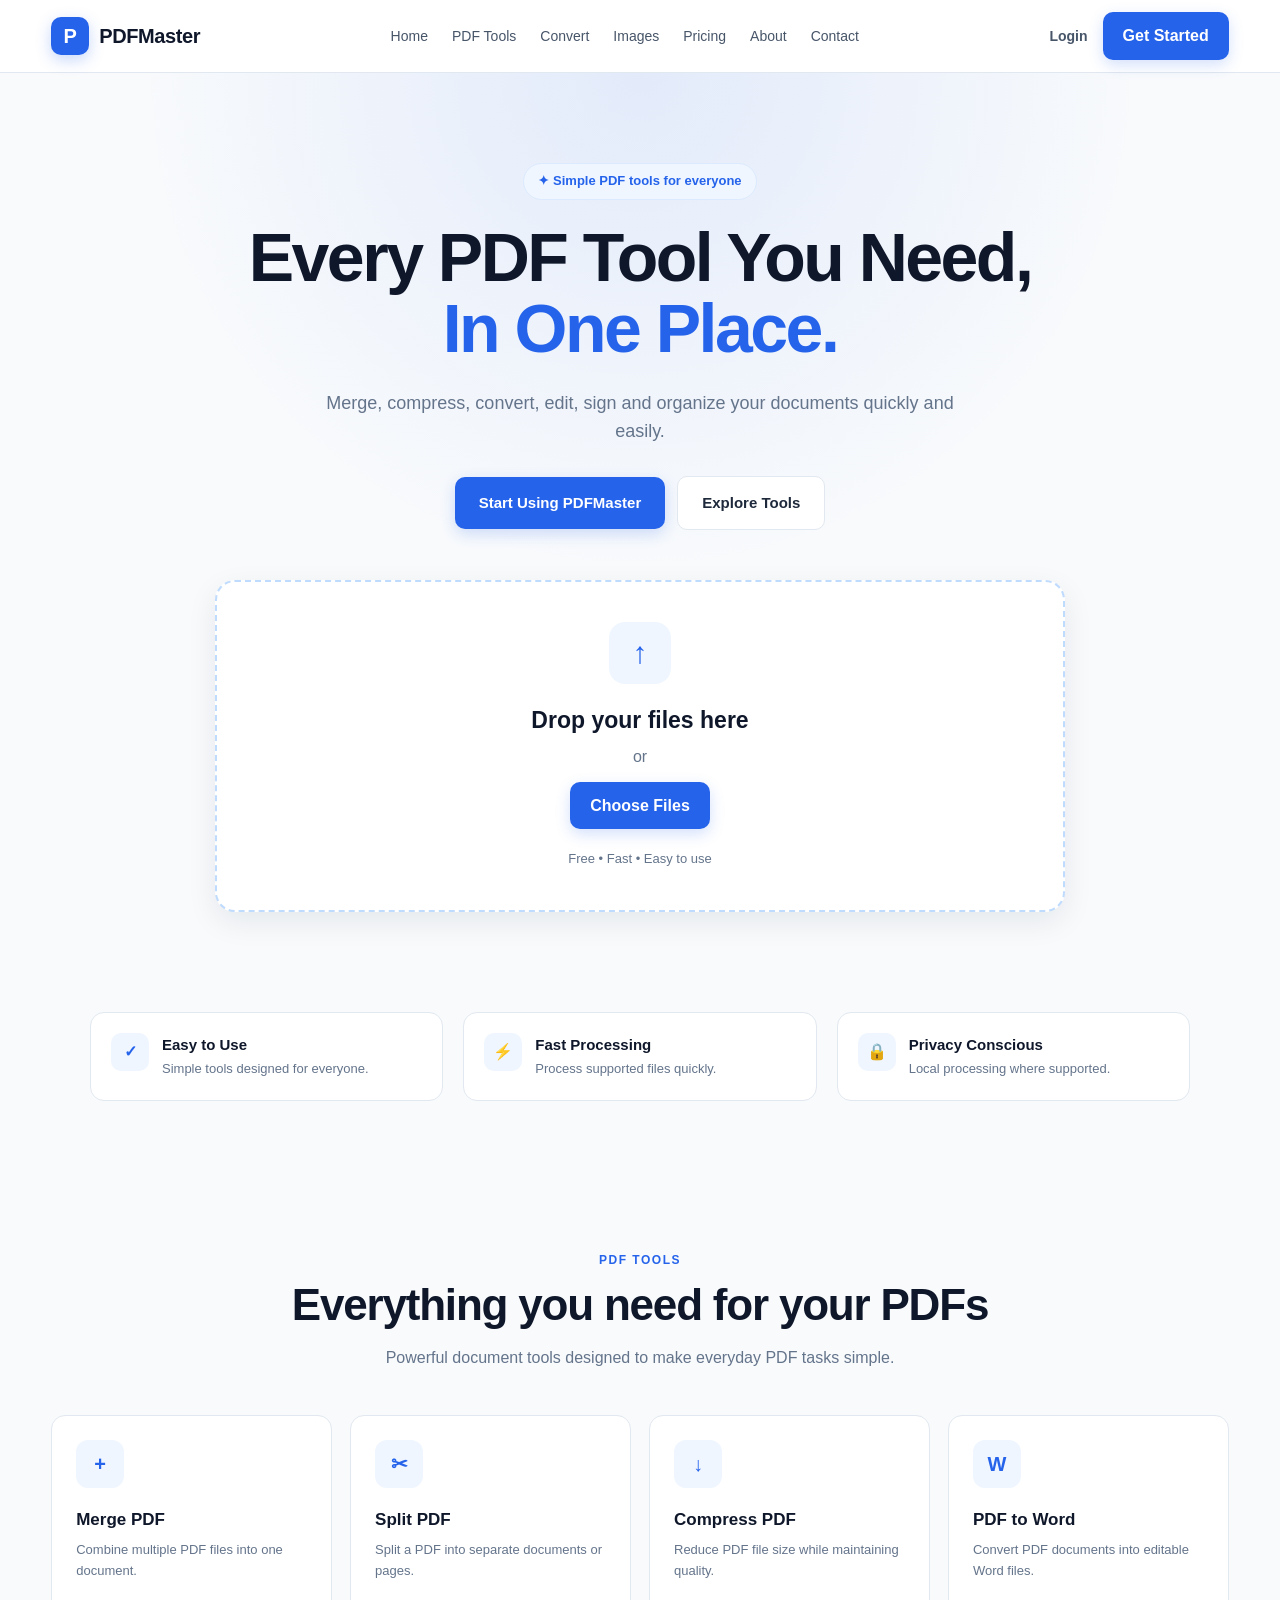
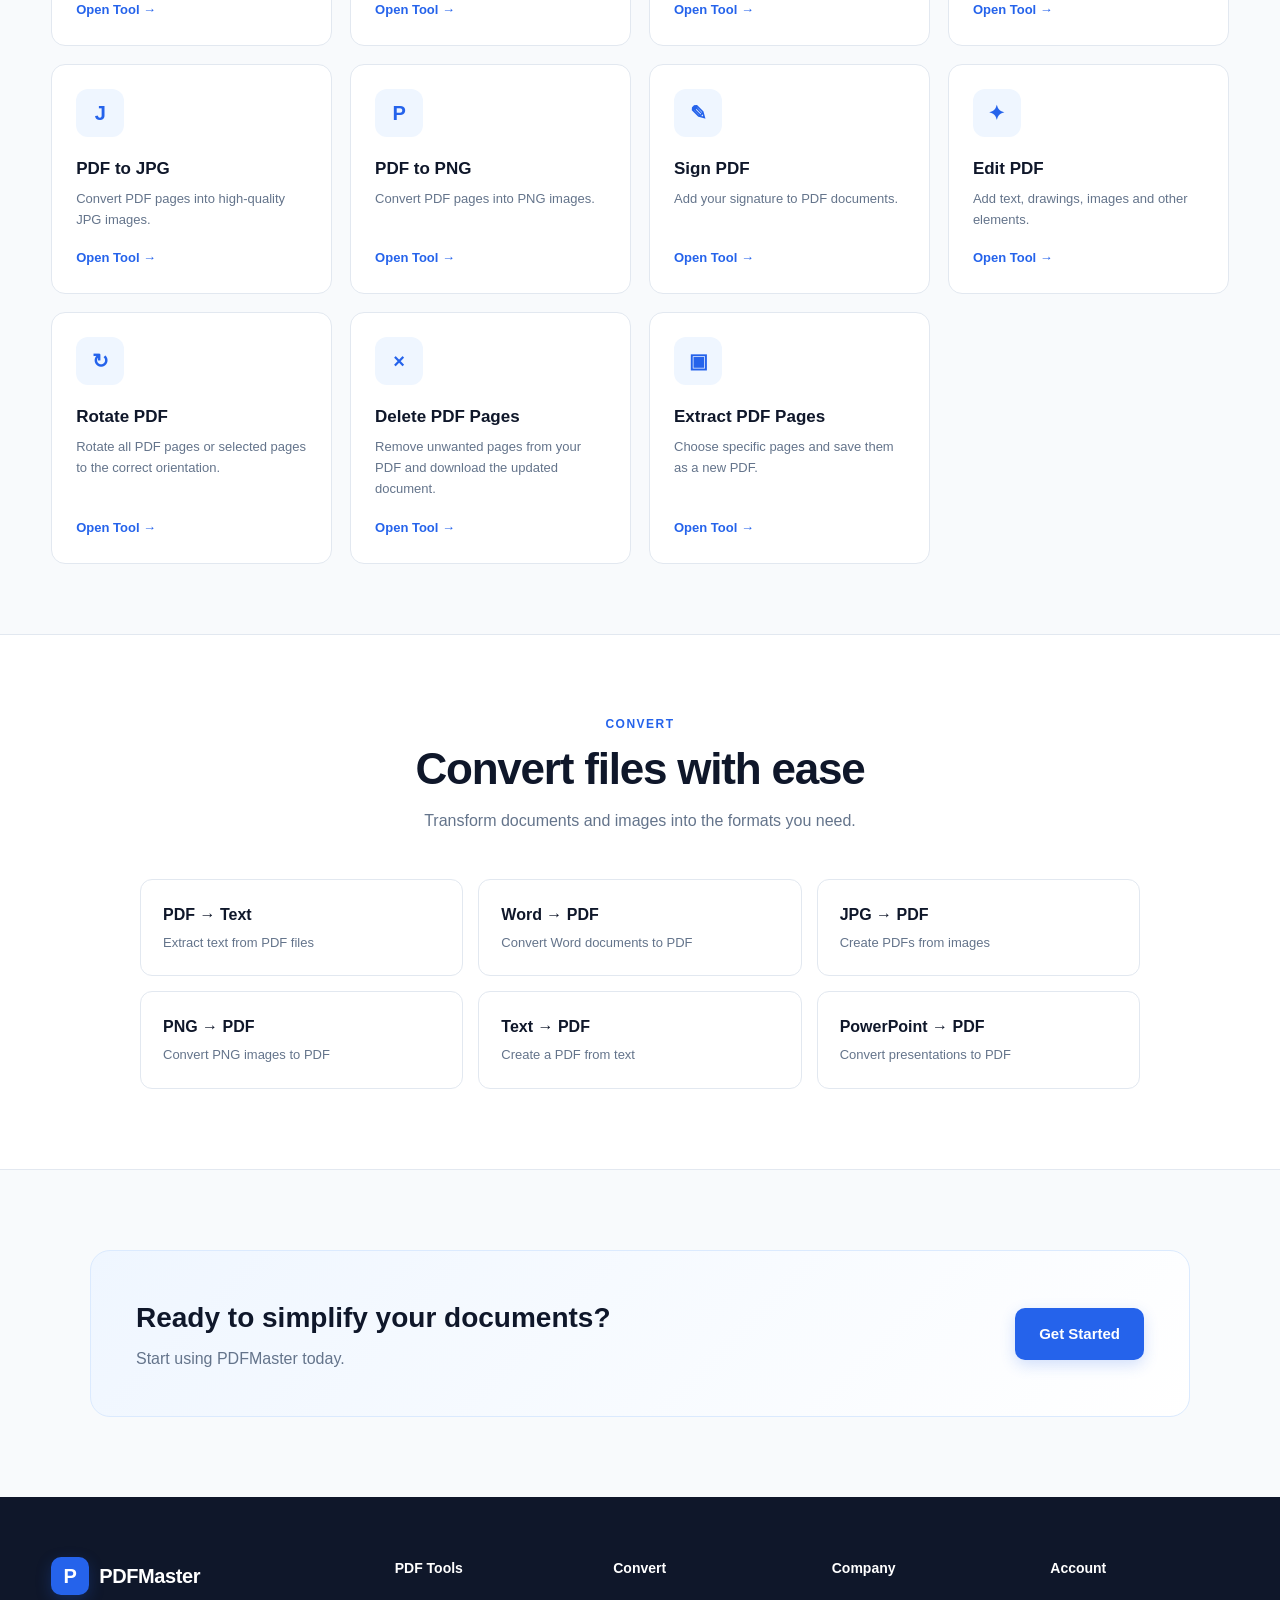
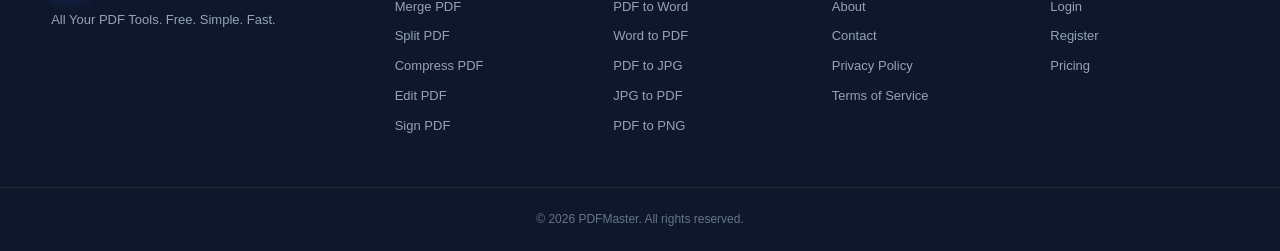
==== commit f0f61425: "rmoved the duplicates" ====
--- a/index.html
+++ b/index.html
@@ -680,1309 +680,5 @@
     <script src="js/app.js"></script>
     
 
-    <!-- =========================
-         HEADER / NAVIGATION
-    ========================== -->
-
-    <header class="site-header">
-
-        <nav class="navbar">
-
-            <!-- Logo -->
-            <a href="index.html" class="logo">
-                <span class="logo-icon">P</span>
-                <span class="logo-text">PDFMaster</span>
-            </a>
-
-            <!-- Desktop Navigation -->
-            <div class="nav-links">
-
-                <a href="index.html">Home</a>
-
-                <a href="#tools">PDF Tools</a>
-
-                <a href="#convert">Convert</a>
-
-                <a href="#images">Images</a>
-
-                <a href="pricing.html">Pricing</a>
-
-                <a href="about.html">About</a>
-
-                <a href="contact.html">Contact</a>
-
-            </div>
-
-            <!-- Navigation Buttons -->
-            <div class="nav-actions">
-
-                <a href="login.html" class="login-link">
-                    Login
-                </a>
-
-                <a href="register.html" class="btn btn-primary">
-                    Get Started
-                </a>
-
-            </div>
-
-            <!-- Mobile Menu Button -->
-            <button
-                class="mobile-menu-button"
-                id="mobileMenuButton"
-                type="button"
-                aria-label="Open navigation menu"
-                aria-expanded="false"
-            >
-                ☰
-            </button>
-
-        </nav>
-
-        <!-- Mobile Navigation -->
-        <div class="mobile-nav" id="mobileNav">
-
-            <a href="index.html">Home</a>
-
-            <a href="#tools">PDF Tools</a>
-
-            <a href="#convert">Convert</a>
-
-            <a href="#images">Images</a>
-
-            <a href="pricing.html">Pricing</a>
-
-            <a href="about.html">About</a>
-
-            <a href="contact.html">Contact</a>
-
-            <a href="login.html">Login</a>
-
-            <a href="register.html" class="btn btn-primary">
-                Get Started
-            </a>
-
-        </div>
-
-    </header>
-
-
-    <!-- =========================
-         MAIN CONTENT
-    ========================== -->
-
-    <main>
-
-        <!-- =========================
-             HERO SECTION
-        ========================== -->
-
-        <section class="hero">
-
-            <div class="hero-content">
-
-                <div class="hero-badge">
-                    ✦ Simple PDF tools for everyone
-                </div>
-
-                <h1>
-                    Every PDF Tool You Need,
-                    <span>In One Place.</span>
-                </h1>
-
-                <p class="hero-description">
-                    Merge, compress, convert, edit, sign and organize
-                    your documents quickly and easily.
-                </p>
-
-                <div class="hero-buttons">
-
-                    <a href="#upload" class="btn btn-primary btn-large">
-                        Start Using PDFMaster
-                    </a>
-
-                    <a href="#tools" class="btn btn-secondary btn-large">
-                        Explore Tools
-                    </a>
-
-                </div>
-
-            </div>
-
-
-            <!-- =========================
-                 UPLOAD AREA
-            ========================== -->
-
-            <div class="upload-section" id="upload">
-
-                <div
-                    class="upload-box"
-                    id="uploadBox"
-                    tabindex="0"
-                    role="button"
-                    aria-label="Upload files"
-                >
-
-                    <div class="upload-icon">
-                        ↑
-                    </div>
-
-                    <h2>
-                        Drop your files here
-                    </h2>
-
-                    <p>
-                        or
-                    </p>
-
-                    <button
-                        class="btn btn-primary"
-                        id="chooseFilesButton"
-                        type="button"
-                    >
-                        Choose Files
-                    </button>
-
-                    <input
-                        type="file"
-                        id="fileInput"
-                        hidden
-                        multiple
-                    >
-
-                    <div class="upload-info">
-                        Free • Fast • Easy to use
-                    </div>
-
-                </div>
-
-            </div>
-
-        </section>
-
-
-        <!-- =========================
-             TRUST / FEATURES
-        ========================== -->
-
-        <section class="features-section">
-
-            <div class="feature-item">
-
-                <div class="feature-icon">
-                    ✓
-                </div>
-
-                <div>
-                    <h3>Easy to Use</h3>
-                    <p>
-                        Simple tools designed for everyone.
-                    </p>
-                </div>
-
-            </div>
-
-
-            <div class="feature-item">
-
-                <div class="feature-icon">
-                    ⚡
-                </div>
-
-                <div>
-                    <h3>Fast Processing</h3>
-                    <p>
-                        Process supported files quickly.
-                    </p>
-                </div>
-
-            </div>
-
-
-            <div class="feature-item">
-
-                <div class="feature-icon">
-                    🔒
-                </div>
-
-                <div>
-                    <h3>Privacy Conscious</h3>
-                    <p>
-                        Local processing where supported.
-                    </p>
-                </div>
-
-            </div>
-
-        </section>
-
-
-        <!-- =========================
-             TOOLS SECTION
-        ========================== -->
-
-        <section class="tools-section" id="tools">
-
-            <div class="section-heading">
-
-                <div class="section-label">
-                    PDF TOOLS
-                </div>
-
-                <h2>
-                    Everything you need for your PDFs
-                </h2>
-
-                <p>
-                    Powerful document tools designed to make
-                    everyday PDF tasks simple.
-                </p>
-
-            </div>
-
-
-            <div class="tools-grid">
-
-                <!-- Merge -->
-                <article class="tool-card">
-
-                    <div class="tool-icon">
-                        +
-                    </div>
-
-                    <h3>Merge PDF</h3>
-
-                    <p>
-                        Combine multiple PDF files into one document.
-                    </p>
-
-                    <a href="tools/merge-pdf.html">
-                        Open Tool →
-                    </a>
-
-                </article>
-
-
-                <!-- Split -->
-                <article class="tool-card">
-
-                    <div class="tool-icon">
-                        ✂
-                    </div>
-
-                    <h3>Split PDF</h3>
-
-                    <p>
-                        Split a PDF into separate documents or pages.
-                    </p>
-
-                    <a href="tools/split-pdf.html">
-                        Open Tool →
-                    </a>
-
-                </article>
-
-
-                <!-- Compress -->
-                <article class="tool-card">
-
-                    <div class="tool-icon">
-                        ↓
-                    </div>
-
-                    <h3>Compress PDF</h3>
-
-                    <p>
-                        Reduce PDF file size while maintaining quality.
-                    </p>
-
-                    <a href="tools/compress-pdf.html">
-                        Open Tool →
-                    </a>
-
-                </article>
-
-
-                <!-- PDF to Word -->
-                <article class="tool-card">
-
-                    <div class="tool-icon">
-                        W
-                    </div>
-
-                    <h3>PDF to Word</h3>
-
-                    <p>
-                        Convert PDF documents into editable Word files.
-                    </p>
-
-                    <a href="tools/pdf-to-word.html">
-                        Open Tool →
-                    </a>
-
-                </article>
-
-
-                <!-- PDF to JPG -->
-                <article class="tool-card">
-
-                    <div class="tool-icon">
-                        J
-                    </div>
-
-                    <h3>PDF to JPG</h3>
-
-                    <p>
-                        Convert PDF pages into high-quality JPG images.
-                    </p>
-
-                    <a href="tools/pdf-to-jpg.html">
-                        Open Tool →
-                    </a>
-
-                </article>
-
-
-                <!-- PDF to PNG -->
-                <article class="tool-card">
-
-                    <div class="tool-icon">
-                        P
-                    </div>
-
-                    <h3>PDF to PNG</h3>
-
-                    <p>
-                        Convert PDF pages into PNG images.
-                    </p>
-
-                    <a href="tools/pdf-to-png.html">
-                        Open Tool →
-                    </a>
-
-                </article>
-
-
-                <!-- Sign PDF -->
-                <article class="tool-card">
-
-                    <div class="tool-icon">
-                        ✎
-                    </div>
-
-                    <h3>Sign PDF</h3>
-
-                    <p>
-                        Add your signature to PDF documents.
-                    </p>
-
-                    <a href="tools/sign-pdf.html">
-                        Open Tool →
-                    </a>
-
-                </article>
-
-
-                <!-- Edit PDF -->
-                <article class="tool-card">
-
-                    <div class="tool-icon">
-                        ✦
-                    </div>
-
-                    <h3>Edit PDF</h3>
-
-                    <p>
-                        Add text, drawings, images and other elements.
-                    </p>
-
-                    <a href="tools/edit-pdf.html">
-                        Open Tool →
-                    </a>
-
-                </article><!-- Rotate PDF -->
-<article class="tool-card">
-
-    <div class="tool-icon">
-        ↻
-    </div>
-
-    <h3>Rotate PDF</h3>
-
-    <p>
-        Rotate all PDF pages or selected pages to the correct orientation.
-    </p>
-
-    <a href="tools/rotate-pdf.html">
-        Open Tool →
-    </a>
-
-</article>
-
-<!-- Delete PDF Pages -->
-<article class="tool-card">
-
-    <div class="tool-icon">
-        ×
-    </div>
-
-    <h3>Delete PDF Pages</h3>
-
-    <p>
-        Remove unwanted pages from your PDF and download the updated document.
-    </p>
-
-    <a href="tools/delete-pages.html">
-        Open Tool →
-    </a>
-
-</article>
-
-<!-- Extract PDF Pages -->
-<article class="tool-card">
-  <div class="tool-icon">▣</div>
-  <h3>Extract PDF Pages</h3>
-  <p>Choose specific pages and save them as a new PDF.</p>
-  <a href="tools/extract-pages.html">Open Tool →</a>
-</article>
-
-
-
-
-
-            </div>
-
-        </section>
-
-
-        <!-- =========================
-             CONVERT SECTION
-        ========================== -->
-
-        <section class="convert-section" id="convert">
-
-            <div class="section-heading">
-
-                <div class="section-label">
-                    CONVERT
-                </div>
-
-                <h2>
-                    Convert files with ease
-                </h2>
-
-                <p>
-                    Transform documents and images into the formats
-                    you need.
-                </p>
-
-            </div>
-
-
-            <div class="conversion-grid">
-
-                <a href="tools/pdf-to-text.html" class="conversion-card">
-                    <strong>PDF → Text</strong>
-                    <span>Extract text from PDF files</span>
-                </a>
-
-                <a href="tools/word-to-pdf.html" class="conversion-card">
-                    <strong>Word → PDF</strong>
-                    <span>Convert Word documents to PDF</span>
-                </a>
-
-                <a href="tools/jpg-to-pdf.html" class="conversion-card">
-                    <strong>JPG → PDF</strong>
-                    <span>Create PDFs from images</span>
-                </a>
-
-                <a href="tools/png-to-pdf.html" class="conversion-card">
-                    <strong>PNG → PDF</strong>
-                    <span>Convert PNG images to PDF</span>
-                </a>
-
-                <a href="tools/text-to-pdf.html" class="conversion-card">
-                    <strong>Text → PDF</strong>
-                    <span>Create a PDF from text</span>
-                </a>
-
-                <a href="tools/ppt-to-pdf.html" class="conversion-card">
-                    <strong>PowerPoint → PDF</strong>
-                    <span>Convert presentations to PDF</span>
-                </a>
-
-            </div>
-
-        </section>
-
-
-        <!-- =========================
-             CALL TO ACTION
-        ========================== -->
-
-        <section class="cta-section">
-
-            <div>
-
-                <h2>
-                    Ready to simplify your documents?
-                </h2>
-
-                <p>
-                    Start using PDFMaster today.
-                </p>
-
-            </div>
-
-            <a href="#upload" class="btn btn-primary btn-large">
-                Get Started
-            </a>
-
-        </section>
-
-    </main>
-
-
-    <!-- =========================
-         FOOTER
-    ========================== -->
-
-    <footer class="site-footer">
-
-        <div class="footer-container">
-
-            <div class="footer-brand">
-
-                <a href="index.html" class="logo">
-                    <span class="logo-icon">P</span>
-                    <span class="logo-text">PDFMaster</span>
-                </a>
-
-                <p>
-                    All Your PDF Tools. Free. Simple. Fast.
-                </p>
-
-            </div>
-
-
-            <div class="footer-column">
-
-                <h3>PDF Tools</h3>
-
-                <a href="tools/merge-pdf.html">Merge PDF</a>
-                <a href="tools/split-pdf.html">Split PDF</a>
-                <a href="tools/compress-pdf.html">Compress PDF</a>
-                <a href="tools/edit-pdf.html">Edit PDF</a>
-                <a href="tools/sign-pdf.html">Sign PDF</a>
-
-            </div>
-
-
-            <div class="footer-column">
-
-                <h3>Convert</h3>
-
-                <a href="tools/pdf-to-word.html">PDF to Word</a>
-                <a href="tools/word-to-pdf.html">Word to PDF</a>
-                <a href="tools/pdf-to-jpg.html">PDF to JPG</a>
-                <a href="tools/jpg-to-pdf.html">JPG to PDF</a>
-                <a href="tools/pdf-to-png.html">PDF to PNG</a>
-
-            </div>
-
-
-            <div class="footer-column">
-
-                <h3>Company</h3>
-
-                <a href="about.html">About</a>
-                <a href="contact.html">Contact</a>
-                <a href="privacy.html">Privacy Policy</a>
-                <a href="terms.html">Terms of Service</a>
-
-            </div>
-
-
-            <div class="footer-column">
-
-                <h3>Account</h3>
-
-                <a href="login.html">Login</a>
-                <a href="register.html">Register</a>
-                <a href="pricing.html">Pricing</a>
-
-            </div>
-
-        </div>
-
-
-        <div class="footer-bottom">
-
-            <p>
-                © 2026 PDFMaster. All rights reserved.
-            </p>
-
-        </div>
-
-    </footer>
-
-
-    <!-- JavaScript -->
-    <script src="js/app.js"></script>
-    
-
-    <!-- =========================
-         HEADER / NAVIGATION
-    ========================== -->
-
-    <header class="site-header">
-
-        <nav class="navbar">
-
-            <!-- Logo -->
-            <a href="index.html" class="logo">
-                <span class="logo-icon">P</span>
-                <span class="logo-text">PDFMaster</span>
-            </a>
-
-            <!-- Desktop Navigation -->
-            <div class="nav-links">
-
-                <a href="index.html">Home</a>
-
-                <a href="#tools">PDF Tools</a>
-
-                <a href="#convert">Convert</a>
-
-                <a href="#images">Images</a>
-
-                <a href="pricing.html">Pricing</a>
-
-                <a href="about.html">About</a>
-
-                <a href="contact.html">Contact</a>
-
-            </div>
-
-            <!-- Navigation Buttons -->
-            <div class="nav-actions">
-
-                <a href="login.html" class="login-link">
-                    Login
-                </a>
-
-                <a href="register.html" class="btn btn-primary">
-                    Get Started
-                </a>
-
-            </div>
-
-            <!-- Mobile Menu Button -->
-            <button
-                class="mobile-menu-button"
-                id="mobileMenuButton"
-                type="button"
-                aria-label="Open navigation menu"
-                aria-expanded="false"
-            >
-                ☰
-            </button>
-
-        </nav>
-
-        <!-- Mobile Navigation -->
-        <div class="mobile-nav" id="mobileNav">
-
-            <a href="index.html">Home</a>
-
-            <a href="#tools">PDF Tools</a>
-
-            <a href="#convert">Convert</a>
-
-            <a href="#images">Images</a>
-
-            <a href="pricing.html">Pricing</a>
-
-            <a href="about.html">About</a>
-
-            <a href="contact.html">Contact</a>
-
-            <a href="login.html">Login</a>
-
-            <a href="register.html" class="btn btn-primary">
-                Get Started
-            </a>
-
-        </div>
-
-    </header>
-
-
-    <!-- =========================
-         MAIN CONTENT
-    ========================== -->
-
-    <main>
-
-        <!-- =========================
-             HERO SECTION
-        ========================== -->
-
-        <section class="hero">
-
-            <div class="hero-content">
-
-                <div class="hero-badge">
-                    ✦ Simple PDF tools for everyone
-                </div>
-
-                <h1>
-                    Every PDF Tool You Need,
-                    <span>In One Place.</span>
-                </h1>
-
-                <p class="hero-description">
-                    Merge, compress, convert, edit, sign and organize
-                    your documents quickly and easily.
-                </p>
-
-                <div class="hero-buttons">
-
-                    <a href="#upload" class="btn btn-primary btn-large">
-                        Start Using PDFMaster
-                    </a>
-
-                    <a href="#tools" class="btn btn-secondary btn-large">
-                        Explore Tools
-                    </a>
-
-                </div>
-
-            </div>
-
-
-            <!-- =========================
-                 UPLOAD AREA
-            ========================== -->
-
-            <div class="upload-section" id="upload">
-
-                <div
-                    class="upload-box"
-                    id="uploadBox"
-                    tabindex="0"
-                    role="button"
-                    aria-label="Upload files"
-                >
-
-                    <div class="upload-icon">
-                        ↑
-                    </div>
-
-                    <h2>
-                        Drop your files here
-                    </h2>
-
-                    <p>
-                        or
-                    </p>
-
-                    <button
-                        class="btn btn-primary"
-                        id="chooseFilesButton"
-                        type="button"
-                    >
-                        Choose Files
-                    </button>
-
-                    <input
-                        type="file"
-                        id="fileInput"
-                        hidden
-                        multiple
-                    >
-
-                    <div class="upload-info">
-                        Free • Fast • Easy to use
-                    </div>
-
-                </div>
-
-            </div>
-
-        </section>
-
-
-        <!-- =========================
-             TRUST / FEATURES
-        ========================== -->
-
-        <section class="features-section">
-
-            <div class="feature-item">
-
-                <div class="feature-icon">
-                    ✓
-                </div>
-
-                <div>
-                    <h3>Easy to Use</h3>
-                    <p>
-                        Simple tools designed for everyone.
-                    </p>
-                </div>
-
-            </div>
-
-
-            <div class="feature-item">
-
-                <div class="feature-icon">
-                    ⚡
-                </div>
-
-                <div>
-                    <h3>Fast Processing</h3>
-                    <p>
-                        Process supported files quickly.
-                    </p>
-                </div>
-
-            </div>
-
-
-            <div class="feature-item">
-
-                <div class="feature-icon">
-                    🔒
-                </div>
-
-                <div>
-                    <h3>Privacy Conscious</h3>
-                    <p>
-                        Local processing where supported.
-                    </p>
-                </div>
-
-            </div>
-
-        </section>
-
-
-        <!-- =========================
-             TOOLS SECTION
-        ========================== -->
-
-        <section class="tools-section" id="tools">
-
-            <div class="section-heading">
-
-                <div class="section-label">
-                    PDF TOOLS
-                </div>
-
-                <h2>
-                    Everything you need for your PDFs
-                </h2>
-
-                <p>
-                    Powerful document tools designed to make
-                    everyday PDF tasks simple.
-                </p>
-
-            </div>
-
-
-            <div class="tools-grid">
-
-                <!-- Merge -->
-                <article class="tool-card">
-
-                    <div class="tool-icon">
-                        +
-                    </div>
-
-                    <h3>Merge PDF</h3>
-
-                    <p>
-                        Combine multiple PDF files into one document.
-                    </p>
-
-                    <a href="tools/merge-pdf.html">
-                        Open Tool →
-                    </a>
-
-                </article>
-
-
-                <!-- Split -->
-                <article class="tool-card">
-
-                    <div class="tool-icon">
-                        ✂
-                    </div>
-
-                    <h3>Split PDF</h3>
-
-                    <p>
-                        Split a PDF into separate documents or pages.
-                    </p>
-
-                    <a href="tools/split-pdf.html">
-                        Open Tool →
-                    </a>
-
-                </article>
-
-
-                <!-- Compress -->
-                <article class="tool-card">
-
-                    <div class="tool-icon">
-                        ↓
-                    </div>
-
-                    <h3>Compress PDF</h3>
-
-                    <p>
-                        Reduce PDF file size while maintaining quality.
-                    </p>
-
-                    <a href="tools/compress-pdf.html">
-                        Open Tool →
-                    </a>
-
-                </article>
-
-
-                <!-- PDF to Word -->
-                <article class="tool-card">
-
-                    <div class="tool-icon">
-                        W
-                    </div>
-
-                    <h3>PDF to Word</h3>
-
-                    <p>
-                        Convert PDF documents into editable Word files.
-                    </p>
-
-                    <a href="tools/pdf-to-word.html">
-                        Open Tool →
-                    </a>
-
-                </article>
-
-
-                <!-- PDF to JPG -->
-                <article class="tool-card">
-
-                    <div class="tool-icon">
-                        J
-                    </div>
-
-                    <h3>PDF to JPG</h3>
-
-                    <p>
-                        Convert PDF pages into high-quality JPG images.
-                    </p>
-
-                    <a href="tools/pdf-to-jpg.html">
-                        Open Tool →
-                    </a>
-
-                </article>
-
-
-                <!-- PDF to PNG -->
-                <article class="tool-card">
-
-                    <div class="tool-icon">
-                        P
-                    </div>
-
-                    <h3>PDF to PNG</h3>
-
-                    <p>
-                        Convert PDF pages into PNG images.
-                    </p>
-
-                    <a href="tools/pdf-to-png.html">
-                        Open Tool →
-                    </a>
-
-                </article>
-
-
-                <!-- Sign PDF -->
-                <article class="tool-card">
-
-                    <div class="tool-icon">
-                        ✎
-                    </div>
-
-                    <h3>Sign PDF</h3>
-
-                    <p>
-                        Add your signature to PDF documents.
-                    </p>
-
-                    <a href="tools/sign-pdf.html">
-                        Open Tool →
-                    </a>
-
-                </article>
-
-
-                <!-- Edit PDF -->
-                <article class="tool-card">
-
-                    <div class="tool-icon">
-                        ✦
-                    </div>
-
-                    <h3>Edit PDF</h3>
-
-                    <p>
-                        Add text, drawings, images and other elements.
-                    </p>
-
-                    <a href="tools/edit-pdf.html">
-                        Open Tool →
-                    </a>
-
-                </article><!-- Rotate PDF -->
-<article class="tool-card">
-
-    <div class="tool-icon">
-        ↻
-    </div>
-
-    <h3>Rotate PDF</h3>
-
-    <p>
-        Rotate all PDF pages or selected pages to the correct orientation.
-    </p>
-
-    <a href="tools/rotate-pdf.html">
-        Open Tool →
-    </a>
-
-</article>
-
-<!-- Delete PDF Pages -->
-<article class="tool-card">
-
-    <div class="tool-icon">
-        ×
-    </div>
-
-    <h3>Delete PDF Pages</h3>
-
-    <p>
-        Remove unwanted pages from your PDF and download the updated document.
-    </p>
-
-    <a href="tools/delete-pages.html">
-        Open Tool →
-    </a>
-
-</article>
-
-<!-- Extract PDF Pages -->
-<article class="tool-card">
-  <div class="tool-icon">▣</div>
-  <h3>Extract PDF Pages</h3>
-  <p>Choose specific pages and save them as a new PDF.</p>
-  <a href="tools/extract-pages.html">Open Tool →</a>
-</article>
-
-
-
-
-
-            </div>
-
-        </section>
-
-
-        <!-- =========================
-             CONVERT SECTION
-        ========================== -->
-
-        <section class="convert-section" id="convert">
-
-            <div class="section-heading">
-
-                <div class="section-label">
-                    CONVERT
-                </div>
-
-                <h2>
-                    Convert files with ease
-                </h2>
-
-                <p>
-                    Transform documents and images into the formats
-                    you need.
-                </p>
-
-            </div>
-
-
-            <div class="conversion-grid">
-
-                <a href="tools/pdf-to-text.html" class="conversion-card">
-                    <strong>PDF → Text</strong>
-                    <span>Extract text from PDF files</span>
-                </a>
-
-                <a href="tools/word-to-pdf.html" class="conversion-card">
-                    <strong>Word → PDF</strong>
-                    <span>Convert Word documents to PDF</span>
-                </a>
-
-                <a href="tools/jpg-to-pdf.html" class="conversion-card">
-                    <strong>JPG → PDF</strong>
-                    <span>Create PDFs from images</span>
-                </a>
-
-                <a href="tools/png-to-pdf.html" class="conversion-card">
-                    <strong>PNG → PDF</strong>
-                    <span>Convert PNG images to PDF</span>
-                </a>
-
-                <a href="tools/text-to-pdf.html" class="conversion-card">
-                    <strong>Text → PDF</strong>
-                    <span>Create a PDF from text</span>
-                </a>
-
-                <a href="tools/ppt-to-pdf.html" class="conversion-card">
-                    <strong>PowerPoint → PDF</strong>
-                    <span>Convert presentations to PDF</span>
-                </a>
-
-            </div>
-
-        </section>
-
-
-        <!-- =========================
-             CALL TO ACTION
-        ========================== -->
-
-        <section class="cta-section">
-
-            <div>
-
-                <h2>
-                    Ready to simplify your documents?
-                </h2>
-
-                <p>
-                    Start using PDFMaster today.
-                </p>
-
-            </div>
-
-            <a href="#upload" class="btn btn-primary btn-large">
-                Get Started
-            </a>
-
-        </section>
-
-    </main>
-
-
-    <!-- =========================
-         FOOTER
-    ========================== -->
-
-    <footer class="site-footer">
-
-        <div class="footer-container">
-
-            <div class="footer-brand">
-
-                <a href="index.html" class="logo">
-                    <span class="logo-icon">P</span>
-                    <span class="logo-text">PDFMaster</span>
-                </a>
-
-                <p>
-                    All Your PDF Tools. Free. Simple. Fast.
-                </p>
-
-            </div>
-
-
-            <div class="footer-column">
-
-                <h3>PDF Tools</h3>
-
-                <a href="tools/merge-pdf.html">Merge PDF</a>
-                <a href="tools/split-pdf.html">Split PDF</a>
-                <a href="tools/compress-pdf.html">Compress PDF</a>
-                <a href="tools/edit-pdf.html">Edit PDF</a>
-                <a href="tools/sign-pdf.html">Sign PDF</a>
-
-            </div>
-
-
-            <div class="footer-column">
-
-                <h3>Convert</h3>
-
-                <a href="tools/pdf-to-word.html">PDF to Word</a>
-                <a href="tools/word-to-pdf.html">Word to PDF</a>
-                <a href="tools/pdf-to-jpg.html">PDF to JPG</a>
-                <a href="tools/jpg-to-pdf.html">JPG to PDF</a>
-                <a href="tools/pdf-to-png.html">PDF to PNG</a>
-
-            </div>
-
-
-            <div class="footer-column">
-
-                <h3>Company</h3>
-
-                <a href="about.html">About</a>
-                <a href="contact.html">Contact</a>
-                <a href="privacy.html">Privacy Policy</a>
-                <a href="terms.html">Terms of Service</a>
-
-            </div>
-
-
-            <div class="footer-column">
-
-                <h3>Account</h3>
-
-                <a href="login.html">Login</a>
-                <a href="register.html">Register</a>
-                <a href="pricing.html">Pricing</a>
-
-            </div>
-
-        </div>
-
-
-        <div class="footer-bottom">
-
-            <p>
-                © 2026 PDFMaster. All rights reserved.
-            </p>
-
-        </div>
-
-    </footer>
-
-
-    <!-- JavaScript -->
-    <script src="js/app.js"></script>
-    
-
 </body>
 </html>
